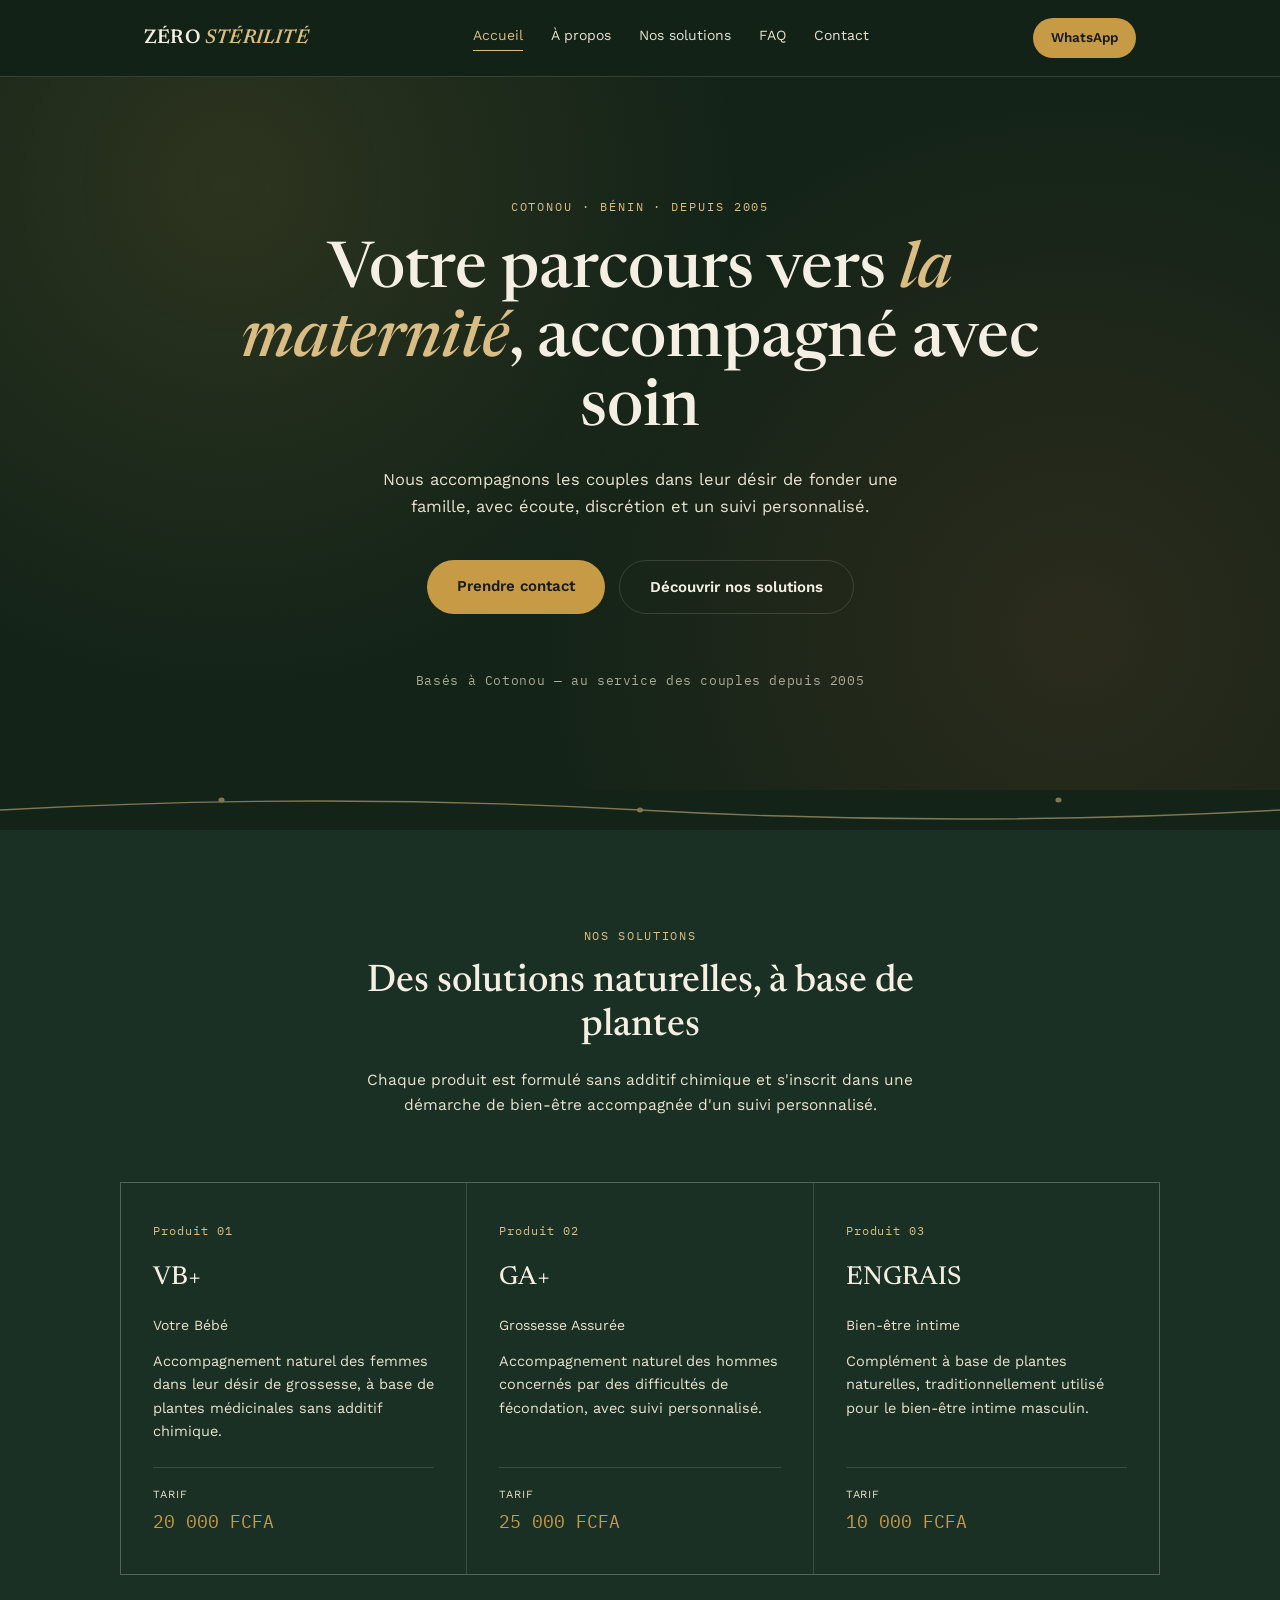
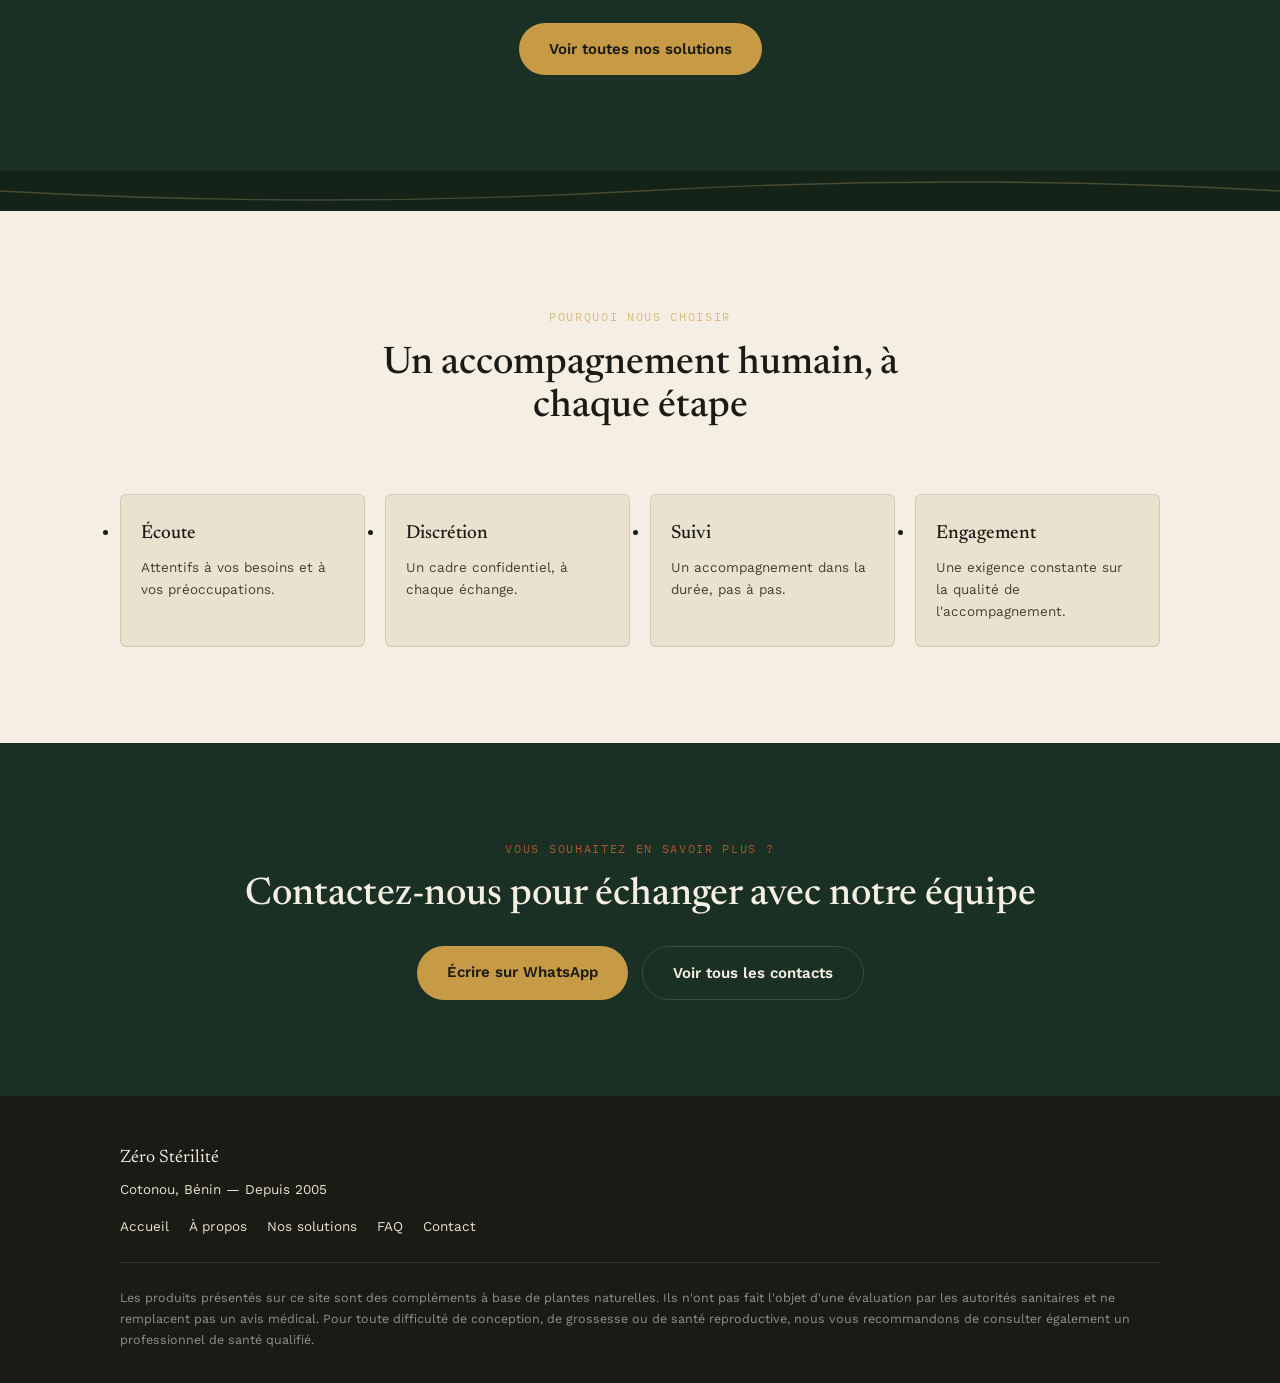
==== index.html @ 4caab921 "first commit" ====
<!DOCTYPE html>
<html lang="fr">
<head>
<meta charset="UTF-8">
<meta name="viewport" content="width=device-width, initial-scale=1.0">
<title>Zéro Stérilité — Votre parcours vers la maternité</title>
<link rel="preconnect" href="https://fonts.googleapis.com">
<link href="https://fonts.googleapis.com/css2?family=Newsreader:ital,opsz,wght@0,6..72,400;0,6..72,500;0,6..72,600;1,6..72,500&family=Work+Sans:wght@400;500;600;700&family=IBM+Plex+Mono:wght@500&display=swap" rel="stylesheet">
<link rel="stylesheet" href="styles.css">
</head>
<body>

<header>
  <div class="nav">
    <a class="brand" href="index.html">ZÉRO <em>STÉRILITÉ</em></a>
    <button class="menu-toggle" aria-label="Menu">☰</button>
    <nav class="navlinks">
      <a href="index.html" class="active">Accueil</a>
      <a href="a-propos.html">À propos</a>
      <a href="solutions.html">Nos solutions</a>
      <a href="faq.html">FAQ</a>
      <a href="contact.html">Contact</a>
    </nav>
    <a class="nav-cta" href="https://wa.me/2290195673480" target="_blank" rel="noopener">WhatsApp</a>
  </div>
</header>

<section class="hero">
  <div class="hero-content">
    <div class="eyebrow">Cotonou · Bénin · Depuis 2005</div>
    <h1>Votre parcours vers <em>la maternité</em>, accompagné avec soin</h1>
    <p class="lead">Nous accompagnons les couples dans leur désir de fonder une famille, avec écoute, discrétion et un suivi personnalisé.</p>
    <div class="hero-actions">
      <a class="btn-primary" href="contact.html">Prendre contact</a>
      <a class="btn-ghost" href="solutions.html">Découvrir nos solutions</a>
    </div>
    <div class="founded">Basés à Cotonou — au service des couples depuis 2005</div>
  </div>
</section>

<svg class="vine" viewBox="0 0 1040 40" preserveAspectRatio="none">
  <path d="M0 20 Q 260 2, 520 20 T 1040 20"/>
  <circle cx="180" cy="10" r="2.5"/>
  <circle cx="520" cy="20" r="2.5"/>
  <circle cx="860" cy="10" r="2.5"/>
</svg>

<section class="bg-alt">
  <div class="inner">
    <div class="section-head">
      <span class="kicker">Nos solutions</span>
      <h2 style="text-align:center;">Des solutions naturelles, à base de plantes</h2>
      <p>Chaque produit est formulé sans additif chimique et s'inscrit dans une démarche de bien-être accompagnée d'un suivi personnalisé.</p>
    </div>
    <div class="products">
      <div class="product">
        <div class="num">Produit 01</div>
        <h3>VB+</h3>
        <span class="subtitle">Votre Bébé</span>
        <p class="desc">Accompagnement naturel des femmes dans leur désir de grossesse, à base de plantes médicinales sans additif chimique.</p>
        <div class="price"><span>Tarif</span>20 000 FCFA</div>
      </div>
      <div class="product">
        <div class="num">Produit 02</div>
        <h3>GA+</h3>
        <span class="subtitle">Grossesse Assurée</span>
        <p class="desc">Accompagnement naturel des hommes concernés par des difficultés de fécondation, avec suivi personnalisé.</p>
        <div class="price"><span>Tarif</span>25 000 FCFA</div>
      </div>
      <div class="product">
        <div class="num">Produit 03</div>
        <h3>ENGRAIS</h3>
        <span class="subtitle">Bien-être intime</span>
        <p class="desc">Complément à base de plantes naturelles, traditionnellement utilisé pour le bien-être intime masculin.</p>
        <div class="price"><span>Tarif</span>10 000 FCFA</div>
      </div>
    </div>
    <div style="text-align:center;margin-top:48px;">
      <a class="btn-primary" href="solutions.html">Voir toutes nos solutions</a>
    </div>
  </div>
</section>

<svg class="vine dim" viewBox="0 0 1040 40" preserveAspectRatio="none">
  <path d="M0 20 Q 260 38, 520 20 T 1040 20"/>
</svg>

<section class="paper-section">
  <div class="inner">
    <div class="section-head">
      <span class="kicker">Pourquoi nous choisir</span>
      <h2 style="text-align:center;">Un accompagnement humain, à chaque étape</h2>
    </div>
    <ul class="value-cards">
      <li class="value-card"><h4>Écoute</h4><p>Attentifs à vos besoins et à vos préoccupations.</p></li>
      <li class="value-card"><h4>Discrétion</h4><p>Un cadre confidentiel, à chaque échange.</p></li>
      <li class="value-card"><h4>Suivi</h4><p>Un accompagnement dans la durée, pas à pas.</p></li>
      <li class="value-card"><h4>Engagement</h4><p>Une exigence constante sur la qualité de l'accompagnement.</p></li>
    </ul>
  </div>
</section>

<section class="bg-alt">
  <div class="inner" style="text-align:center;">
    <span class="kicker" style="text-align:center;">Vous souhaitez en savoir plus ?</span>
    <h2>Contactez-nous pour échanger avec notre équipe</h2>
    <div class="hero-actions" style="margin-top:28px;">
      <a class="btn-primary" href="https://wa.me/2290195673480" target="_blank" rel="noopener">Écrire sur WhatsApp</a>
      <a class="btn-ghost" href="contact.html">Voir tous les contacts</a>
    </div>
  </div>
</section>

<footer>
  <div class="footer-inner">
    <div class="footer-brand">Zéro Stérilité</div>
    <div style="font-size:13.5px;">Cotonou, Bénin — Depuis 2005</div>
    <div class="footer-links">
      <a href="index.html">Accueil</a>
      <a href="a-propos.html">À propos</a>
      <a href="solutions.html">Nos solutions</a>
      <a href="faq.html">FAQ</a>
      <a href="contact.html">Contact</a>
    </div>
    <p class="disclaimer">Les produits présentés sur ce site sont des compléments à base de plantes naturelles. Ils n'ont pas fait l'objet d'une évaluation par les autorités sanitaires et ne remplacent pas un avis médical. Pour toute difficulté de conception, de grossesse ou de santé reproductive, nous vous recommandons de consulter également un professionnel de santé qualifié.</p>
  </div>
</footer>

<script src="script.js"></script>
</body>
</html>
---- styles.css ----
:root{
  --bg:#132318;
  --bg-alt:#1B3024;
  --paper:#F4EFE2;
  --paper-dim:#EAE2CE;
  --gold:#C79A46;
  --gold-soft:#D9BD84;
  --clay:#A6552E;
  --ink:#1B1B16;
  --cream:#F4EFE2;
  --line:rgba(244,239,226,0.14);
  --line-dark:rgba(27,27,22,0.12);
  --display:'Newsreader', serif;
  --body:'Work Sans', sans-serif;
  --mono:'IBM Plex Mono', monospace;
}
*{box-sizing:border-box; margin:0; padding:0;}
html{scroll-behavior:smooth;}
body{
  font-family:var(--body);
  background:var(--bg);
  color:var(--cream);
  line-height:1.6;
  -webkit-font-smoothing:antialiased;
}
img,svg{display:block;max-width:100%;}
a{color:inherit;}
section{padding:96px 24px;}
.inner{max-width:1040px;margin:0 auto;}
.inner-narrow{max-width:720px;margin:0 auto;}

/* ---- vine divider signature element ---- */
.vine{width:100%;height:40px;margin:0 auto;opacity:.55;}
.vine path{stroke:var(--gold-soft); stroke-width:1.4; fill:none;}
.vine circle{fill:var(--gold-soft);}
.vine.dim{opacity:.25;}

/* ---- header ---- */
header{
  position:sticky; top:0; z-index:50;
  background:rgba(19,35,24,0.92);
  backdrop-filter:blur(8px);
  border-bottom:1px solid var(--line);
}
.nav{
  max-width:1040px;margin:0 auto;
  display:flex;align-items:center;justify-content:space-between;
  padding:18px 24px;
}
.brand{font-family:var(--display);font-size:20px;font-weight:600;letter-spacing:.01em;text-decoration:none;}
.brand em{font-style:italic;color:var(--gold-soft);}
.navlinks{display:flex;gap:28px;font-size:14px;}
.navlinks a{text-decoration:none;color:var(--paper-dim);transition:color .15s;padding-bottom:4px;border-bottom:1px solid transparent;}
.navlinks a:hover{color:var(--gold-soft);}
.navlinks a.active{color:var(--gold-soft);border-bottom-color:var(--gold-soft);}
.nav-cta{
  display:inline-flex;align-items:center;gap:8px;
  background:var(--gold);color:var(--ink);
  padding:9px 18px;border-radius:100px;
  font-size:13.5px;font-weight:600;text-decoration:none;white-space:nowrap;
}
.menu-toggle{display:none;background:none;border:none;color:var(--cream);font-size:22px;cursor:pointer;}
@media (max-width:760px){
  .navlinks{
    display:none;
    position:absolute; top:100%; left:0; right:0;
    background:var(--bg); flex-direction:column; gap:0;
    border-bottom:1px solid var(--line);
  }
  .navlinks.open{display:flex;}
  .navlinks a{padding:14px 24px;border-bottom:1px solid var(--line);}
  .menu-toggle{display:block;}
}

/* ---- page hero (non-home) ---- */
.page-hero{
  padding:80px 24px 56px;
  text-align:center;
  position:relative;
  overflow:hidden;
}
.page-hero::before{
  content:'';
  position:absolute; inset:0;
  background:radial-gradient(circle at 20% 20%, rgba(199,154,70,0.12), transparent 45%);
  pointer-events:none;
}
.page-hero .eyebrow{
  font-family:var(--mono);font-size:12px;letter-spacing:.16em;
  text-transform:uppercase;color:var(--gold-soft);margin-bottom:18px;position:relative;
}
.page-hero h1{
  font-family:var(--display);font-weight:500;
  font-size:clamp(32px,5.2vw,50px);line-height:1.12;
  max-width:720px;margin:0 auto 18px;position:relative;
}
.page-hero h1 em{font-style:italic;color:var(--gold-soft);font-weight:500;}
.page-hero p.lead{max-width:520px;margin:0 auto;color:var(--paper-dim);font-size:16px;position:relative;}

/* ---- hero (home) ---- */
.hero{padding:120px 24px 100px;text-align:center;position:relative;overflow:hidden;}
.hero::before{
  content:'';position:absolute; inset:0;
  background:
    radial-gradient(circle at 18% 15%, rgba(199,154,70,0.14), transparent 42%),
    radial-gradient(circle at 84% 78%, rgba(166,85,46,0.16), transparent 46%);
  pointer-events:none;
}
.hero-content{position:relative;}
.eyebrow{font-family:var(--mono);font-size:12px;letter-spacing:.16em;text-transform:uppercase;color:var(--gold-soft);margin-bottom:22px;}
.hero h1{font-family:var(--display);font-weight:500;font-size:clamp(38px,6.4vw,64px);line-height:1.08;max-width:800px;margin:0 auto 22px;}
.hero h1 em{font-style:italic;color:var(--gold-soft);font-weight:500;}
.hero p.lead{max-width:520px;margin:0 auto 40px;color:var(--paper-dim);font-size:16.5px;}
.hero-actions{display:flex;justify-content:center;gap:14px;flex-wrap:wrap;}
.btn-primary{background:var(--gold);color:var(--ink);padding:14px 30px;border-radius:100px;font-weight:600;font-size:15px;text-decoration:none;display:inline-block;border:none;cursor:pointer;font-family:var(--body);}
.btn-ghost{border:1px solid var(--line);color:var(--cream);padding:14px 30px;border-radius:100px;font-weight:600;font-size:15px;text-decoration:none;display:inline-block;}
.founded{margin-top:56px;font-family:var(--mono);font-size:12.5px;color:var(--paper-dim);opacity:.7;letter-spacing:.05em;}

/* ---- about / paper sections ---- */
.paper-section{background:var(--paper);color:var(--ink);}
.grid-2{display:grid;grid-template-columns:1fr 1fr;gap:60px;align-items:start;}
@media (max-width:760px){ .grid-2{grid-template-columns:1fr;gap:36px;} }

.kicker{font-family:var(--mono);font-size:12px;letter-spacing:.14em;text-transform:uppercase;color:var(--clay);margin-bottom:16px;display:block;}
.paper-section h2, .bg-alt h2{font-family:var(--display);font-weight:500;font-size:clamp(28px,4vw,38px);margin-bottom:20px;line-height:1.15;}
.paper-section p{color:#453F35;font-size:15.5px;margin-bottom:16px;}
.paper-section p:last-child{margin-bottom:0;}

.value-list{list-style:none;display:flex;flex-wrap:wrap;gap:10px;margin-top:8px;}
.value-list li{background:var(--paper-dim);border:1px solid var(--line-dark);padding:8px 16px;border-radius:100px;font-size:13.5px;font-weight:500;color:var(--ink);}

.value-cards{display:grid;grid-template-columns:repeat(4,1fr);gap:20px;margin-top:12px;}
@media (max-width:760px){ .value-cards{grid-template-columns:1fr 1fr;} }
.value-card{background:var(--paper-dim);border:1px solid var(--line-dark);border-radius:6px;padding:24px 20px;}
.value-card h4{font-family:var(--display);font-size:19px;font-weight:500;margin-bottom:8px;}
.value-card p{font-size:13.5px;color:#453F35;margin:0;}

.mission-card{background:var(--ink);color:var(--paper);padding:32px;border-radius:4px;margin-top:32px;}
.mission-card .kicker{color:var(--gold-soft);}
.mission-card p{color:var(--paper-dim);}

/* ---- products ---- */
.bg-alt{background:var(--bg-alt);}
.section-head{text-align:center;max-width:600px;margin:0 auto 64px;}
.section-head .kicker{color:var(--gold-soft);text-align:center;}
.section-head p{color:var(--paper-dim);font-size:15.5px;margin-top:14px;}

.products{display:grid;grid-template-columns:repeat(3,1fr);gap:1px;background:var(--line);border:1px solid var(--line);}
@media (max-width:840px){ .products{grid-template-columns:1fr;} }
.product{background:var(--bg-alt);padding:38px 32px;display:flex;flex-direction:column;}
.product .num{font-family:var(--mono);font-size:12px;color:var(--gold-soft);letter-spacing:.08em;margin-bottom:18px;}
.product h3{font-family:var(--display);font-size:26px;font-weight:500;margin-bottom:14px;}
.product .subtitle{font-size:14px;color:var(--paper-dim);font-family:var(--body);font-weight:400;}
.product p.desc{color:var(--paper-dim);font-size:14.5px;flex-grow:1;margin:14px 0 24px;}
.product .price{font-family:var(--mono);font-size:18px;color:var(--gold);border-top:1px solid var(--line);padding-top:18px;}
.product .price span{display:block;font-size:11px;color:var(--paper-dim);letter-spacing:.08em;text-transform:uppercase;margin-bottom:4px;font-family:var(--body);}
.product .for-who{font-size:13px;color:var(--gold-soft);margin-top:14px;font-family:var(--mono);}

/* ---- practical info ---- */
.practical-grid{display:grid;grid-template-columns:repeat(3,1fr);gap:32px;}
@media (max-width:760px){ .practical-grid{grid-template-columns:1fr;} }
.practical-item .kicker{color:var(--clay);}
.practical-item h4{font-family:var(--display);font-size:19px;font-weight:500;margin-bottom:10px;}
.practical-item p{font-size:14.5px;color:#453F35;}

/* ---- FAQ ---- */
.faq-list{max-width:760px;margin:0 auto;}
.faq-item{border-bottom:1px solid var(--line-dark);padding:24px 0;}
.faq-item summary{
  font-family:var(--display);font-size:18px;font-weight:500;
  cursor:pointer;list-style:none;display:flex;justify-content:space-between;align-items:center;color:var(--ink);
}
.faq-item summary::-webkit-details-marker{display:none;}
.faq-item summary::after{content:'+';font-family:var(--mono);font-size:20px;color:var(--clay);transition:transform .2s;}
.faq-item[open] summary::after{content:'–';}
.faq-item p{margin-top:12px;color:#453F35;font-size:14.5px;}

/* ---- contact ---- */
.contact-wrap{display:grid;grid-template-columns:1.1fr 0.9fr;gap:56px;}
@media (max-width:760px){ .contact-wrap{grid-template-columns:1fr;} }
.contact-list{list-style:none;margin-top:28px;}
.contact-list li{display:flex;gap:14px;padding:16px 0;border-bottom:1px solid var(--line);font-size:15px;}
.contact-list li:first-child{padding-top:0;}
.contact-list .label{font-family:var(--mono);font-size:11px;letter-spacing:.08em;text-transform:uppercase;color:var(--gold-soft);min-width:120px;}
.urgency-box{background:var(--clay);color:var(--paper);padding:26px 28px;border-radius:4px;}
.urgency-box .kicker{color:var(--paper);opacity:.75;}
.urgency-box a{font-family:var(--display);font-size:22px;text-decoration:none;display:block;margin-top:6px;}

.contact-form{background:var(--bg-alt);padding:32px;border-radius:4px;margin-top:20px;}
.form-row{margin-bottom:16px;}
.form-row label{display:block;font-size:13px;font-family:var(--mono);letter-spacing:.05em;color:var(--paper-dim);margin-bottom:6px;}
.form-row input, .form-row textarea{
  width:100%;padding:11px 13px;border-radius:4px;border:1px solid var(--line);
  background:rgba(244,239,226,0.05);color:var(--cream);font-family:var(--body);font-size:14.5px;
}
.form-row textarea{min-height:100px;resize:vertical;}
.form-note{font-size:12.5px;color:var(--paper-dim);opacity:.7;margin-top:10px;}

/* ---- footer ---- */
footer{background:var(--ink);padding:48px 24px 32px;color:var(--paper-dim);}
.footer-inner{max-width:1040px;margin:0 auto;}
.disclaimer{font-size:12.5px;line-height:1.7;color:rgba(244,239,226,0.55);border-top:1px solid rgba(244,239,226,0.12);padding-top:24px;margin-top:24px;}
.footer-brand{font-family:var(--display);font-size:18px;color:var(--cream);margin-bottom:6px;}
.footer-links{display:flex;gap:20px;margin-top:16px;font-size:13.5px;flex-wrap:wrap;}
.footer-links a{text-decoration:none;color:var(--paper-dim);}
.footer-links a:hover{color:var(--gold-soft);}
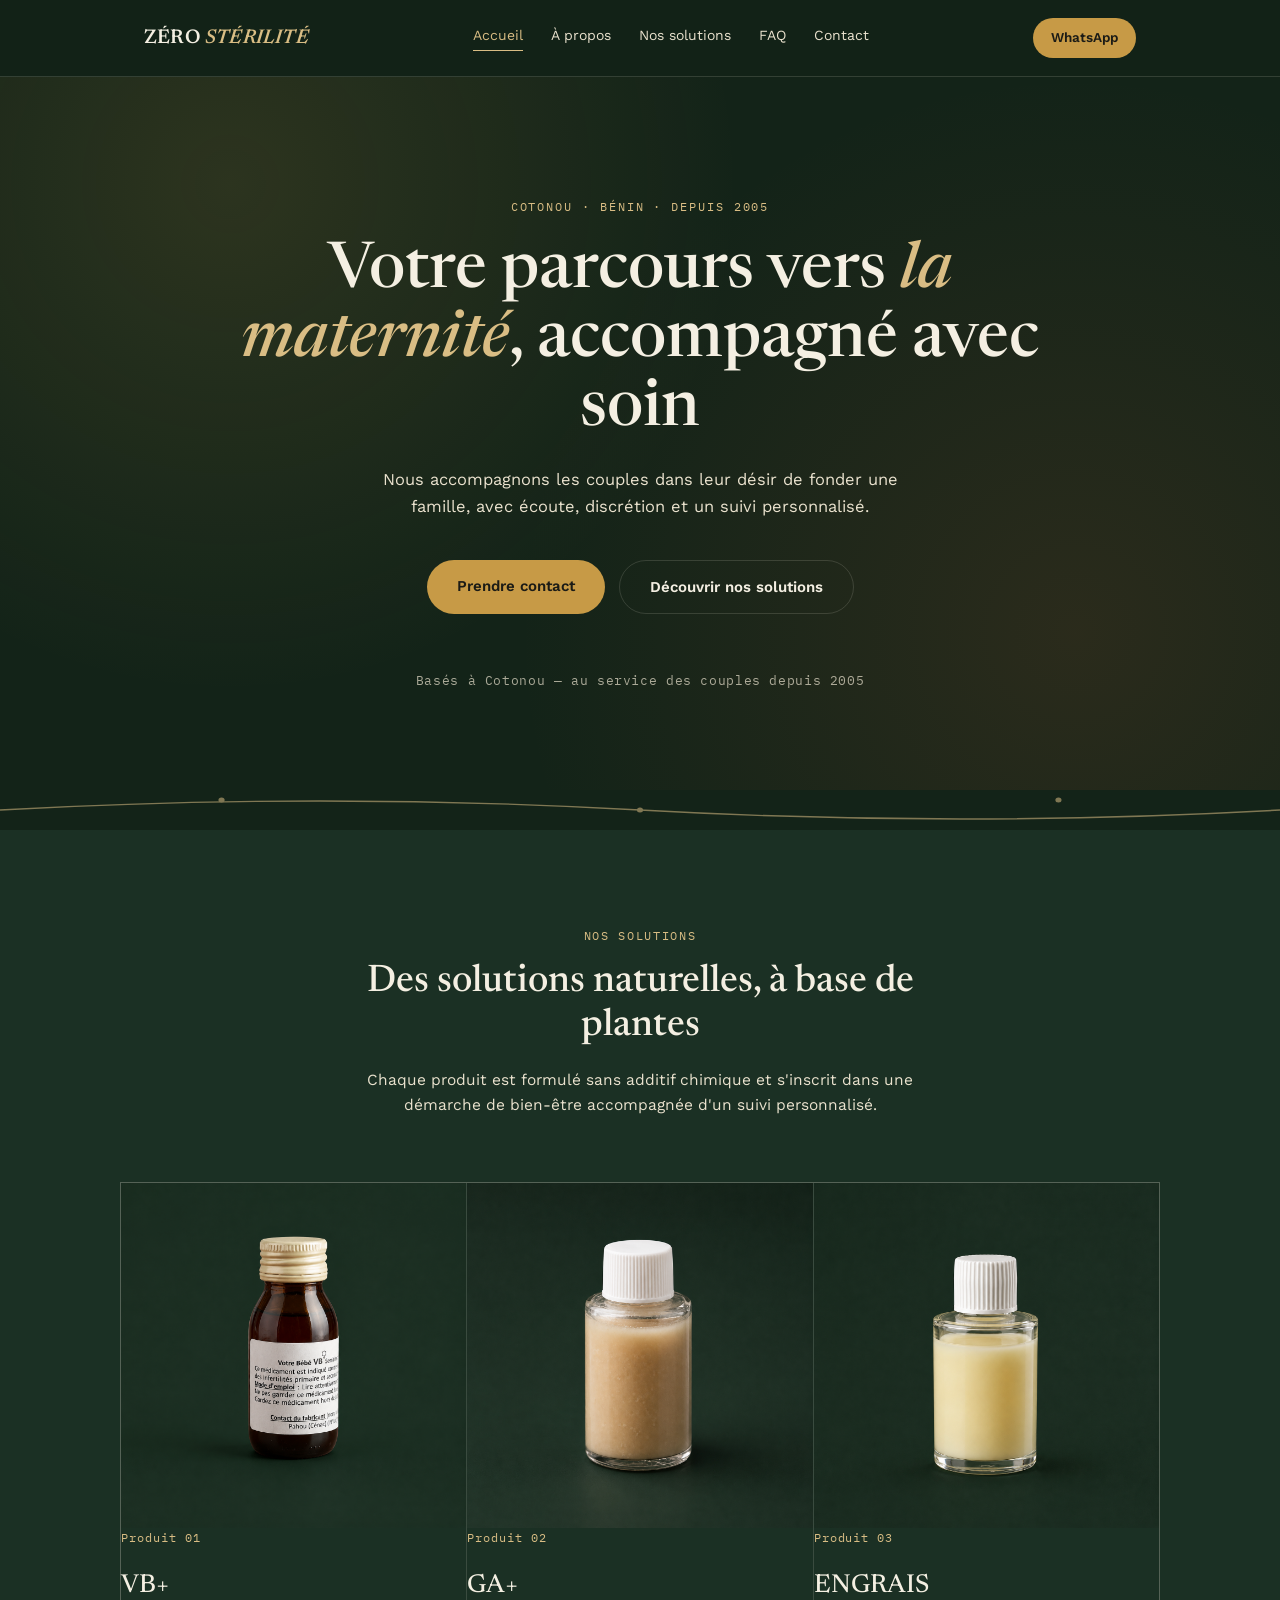
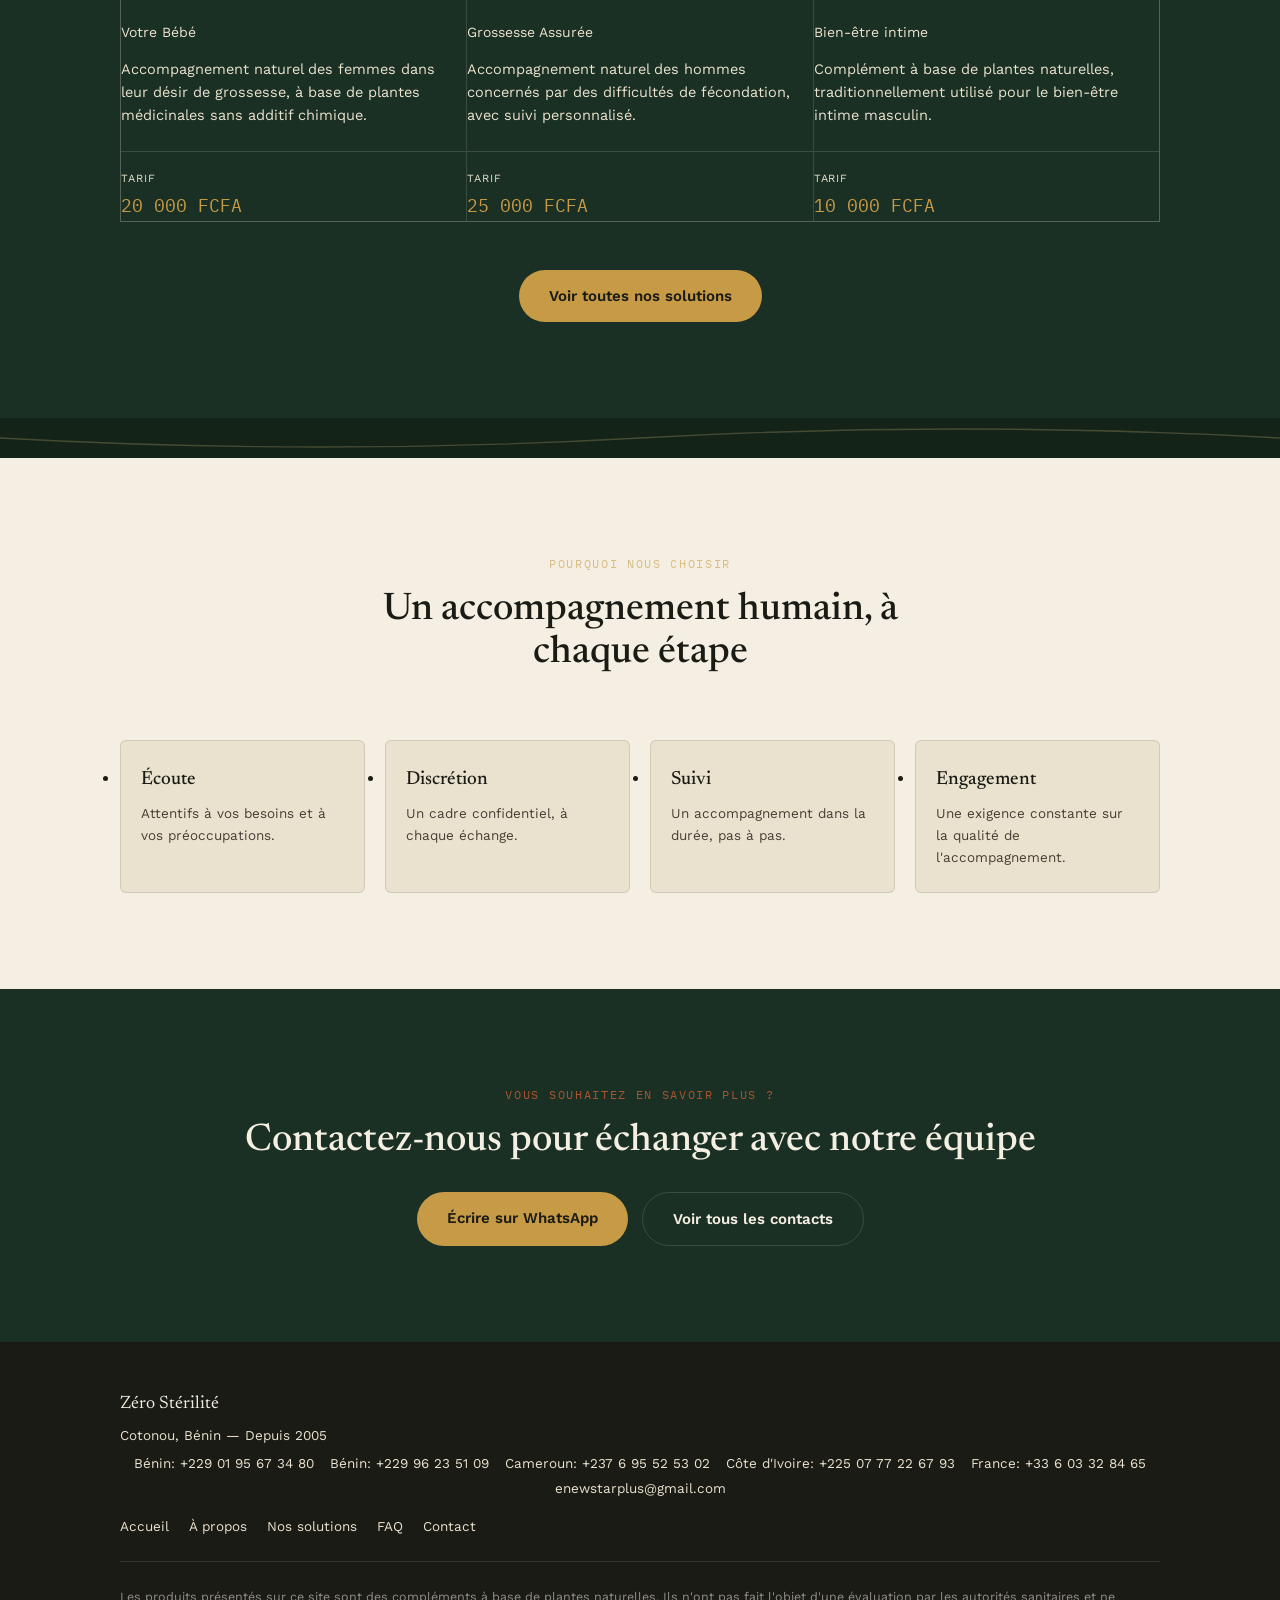
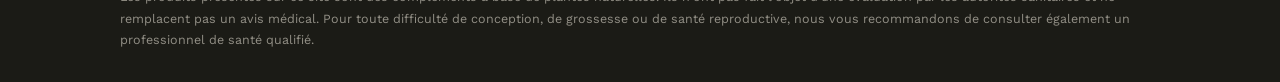
==== commit 5f8cbfbe: "footer updated" ====
--- a/index.html
+++ b/index.html
@@ -20,6 +20,7 @@
       <a href="solutions.html">Nos solutions</a>
       <a href="faq.html">FAQ</a>
       <a href="contact.html">Contact</a>
+      <a href="https://wa.me/2290195673480" target="_blank" rel="noopener" class="navlink-whatsapp">WhatsApp</a>
     </nav>
     <a class="nav-cta" href="https://wa.me/2290195673480" target="_blank" rel="noopener">WhatsApp</a>
   </div>
@@ -54,6 +55,7 @@
     </div>
     <div class="products">
       <div class="product">
+        <div class="photo"><img src="img/vb-product.jpg" alt="Flacon VB+ — Votre Bébé" loading="lazy"></div>
         <div class="num">Produit 01</div>
         <h3>VB+</h3>
         <span class="subtitle">Votre Bébé</span>
@@ -61,6 +63,7 @@
         <div class="price"><span>Tarif</span>20 000 FCFA</div>
       </div>
       <div class="product">
+        <div class="photo"><img src="img/ga-product.jpg" alt="Flacon GA+ — Grossesse Assurée" loading="lazy"></div>
         <div class="num">Produit 02</div>
         <h3>GA+</h3>
         <span class="subtitle">Grossesse Assurée</span>
@@ -68,6 +71,7 @@
         <div class="price"><span>Tarif</span>25 000 FCFA</div>
       </div>
       <div class="product">
+        <div class="photo"><img src="img/engrais-product.jpg" alt="Flacon Engrais — Bien-être intime" loading="lazy"></div>
         <div class="num">Produit 03</div>
         <h3>ENGRAIS</h3>
         <span class="subtitle">Bien-être intime</span>
@@ -115,6 +119,14 @@
   <div class="footer-inner">
     <div class="footer-brand">Zéro Stérilité</div>
     <div style="font-size:13.5px;">Cotonou, Bénin — Depuis 2005</div>
+    <div class="footer-contacts" style="font-size:13.5px;display:flex;flex-wrap:wrap;gap:4px 16px;justify-content:center;margin-top:6px;">
+      <a href="tel:+2290195673480">Bénin: +229 01 95 67 34 80</a>
+      <a href="tel:+22996235109">Bénin: +229 96 23 51 09</a>
+      <a href="tel:+237695525302">Cameroun: +237 6 95 52 53 02</a>
+      <a href="tel:+2250777226793">Côte d'Ivoire: +225 07 77 22 67 93</a>
+      <a href="tel:+33603328465">France: +33 6 03 32 84 65</a>
+      <a href="mailto:enewstarplus@gmail.com">enewstarplus@gmail.com</a>
+    </div>
     <div class="footer-links">
       <a href="index.html">Accueil</a>
       <a href="a-propos.html">À propos</a>
--- a/styles.css
+++ b/styles.css
@@ -16,6 +16,7 @@
 }
 *{box-sizing:border-box; margin:0; padding:0;}
 html{scroll-behavior:smooth;}
+html,body{max-width:100%;overflow-x:hidden;}
 body{
   font-family:var(--body);
   background:var(--bg);
@@ -59,16 +60,25 @@
   padding:9px 18px;border-radius:100px;
   font-size:13.5px;font-weight:600;text-decoration:none;white-space:nowrap;
 }
-.menu-toggle{display:none;background:none;border:none;color:var(--cream);font-size:22px;cursor:pointer;}
+.menu-toggle{
+  display:none;background:none;border:none;color:var(--cream);font-size:22px;cursor:pointer;
+  min-width:44px;min-height:44px;line-height:1;
+}
+.navlink-whatsapp{display:none;}
 @media (max-width:760px){
+  .nav{padding:14px 20px;}
+  .nav-cta{display:none;}
   .navlinks{
     display:none;
     position:absolute; top:100%; left:0; right:0;
     background:var(--bg); flex-direction:column; gap:0;
     border-bottom:1px solid var(--line);
+    max-height:calc(100vh - 60px);
+    overflow-y:auto;
   }
   .navlinks.open{display:flex;}
   .navlinks a{padding:14px 24px;border-bottom:1px solid var(--line);}
+  .navlink-whatsapp{display:block;color:var(--gold-soft) !important;font-weight:600;}
   .menu-toggle{display:block;}
 }
 
@@ -147,7 +157,10 @@
 
 .products{display:grid;grid-template-columns:repeat(3,1fr);gap:1px;background:var(--line);border:1px solid var(--line);}
 @media (max-width:840px){ .products{grid-template-columns:1fr;} }
-.product{background:var(--bg-alt);padding:38px 32px;display:flex;flex-direction:column;}
+.product{background:var(--bg-alt);display:flex;flex-direction:column;}
+.product .photo{width:100%;aspect-ratio:1/1;overflow:hidden;background:var(--bg-alt);}
+.product .photo img{width:100%;height:100%;object-fit:cover;display:block;}
+.product .body{padding:38px 32px;display:flex;flex-direction:column;flex-grow:1;}
 .product .num{font-family:var(--mono);font-size:12px;color:var(--gold-soft);letter-spacing:.08em;margin-bottom:18px;}
 .product h3{font-family:var(--display);font-size:26px;font-weight:500;margin-bottom:14px;}
 .product .subtitle{font-size:14px;color:var(--paper-dim);font-family:var(--body);font-weight:400;}
@@ -197,6 +210,19 @@
 .form-note{font-size:12.5px;color:var(--paper-dim);opacity:.7;margin-top:10px;}
 
 /* ---- footer ---- */
+@media (max-width:480px){
+  section{padding:64px 20px;}
+  .hero{padding:88px 20px 64px;}
+  .page-hero{padding:64px 20px 40px;}
+  .hero-actions{gap:12px;}
+  .hero-actions .btn-primary, .hero-actions .btn-ghost{width:100%;text-align:center;}
+  .contact-list li{flex-direction:column;gap:4px;}
+  .contact-list .label{min-width:auto;}
+  .value-cards{grid-template-columns:1fr;}
+  .contact-form{padding:24px 20px;}
+  .mission-card{padding:24px 20px;}
+}
+
 footer{background:var(--ink);padding:48px 24px 32px;color:var(--paper-dim);}
 .footer-inner{max-width:1040px;margin:0 auto;}
 .disclaimer{font-size:12.5px;line-height:1.7;color:rgba(244,239,226,0.55);border-top:1px solid rgba(244,239,226,0.12);padding-top:24px;margin-top:24px;}
@@ -204,3 +230,5 @@
 .footer-links{display:flex;gap:20px;margin-top:16px;font-size:13.5px;flex-wrap:wrap;}
 .footer-links a{text-decoration:none;color:var(--paper-dim);}
 .footer-links a:hover{color:var(--gold-soft);}
+.footer-contacts a{text-decoration:none;color:var(--paper-dim);}
+.footer-contacts a:hover{color:var(--gold-soft);}
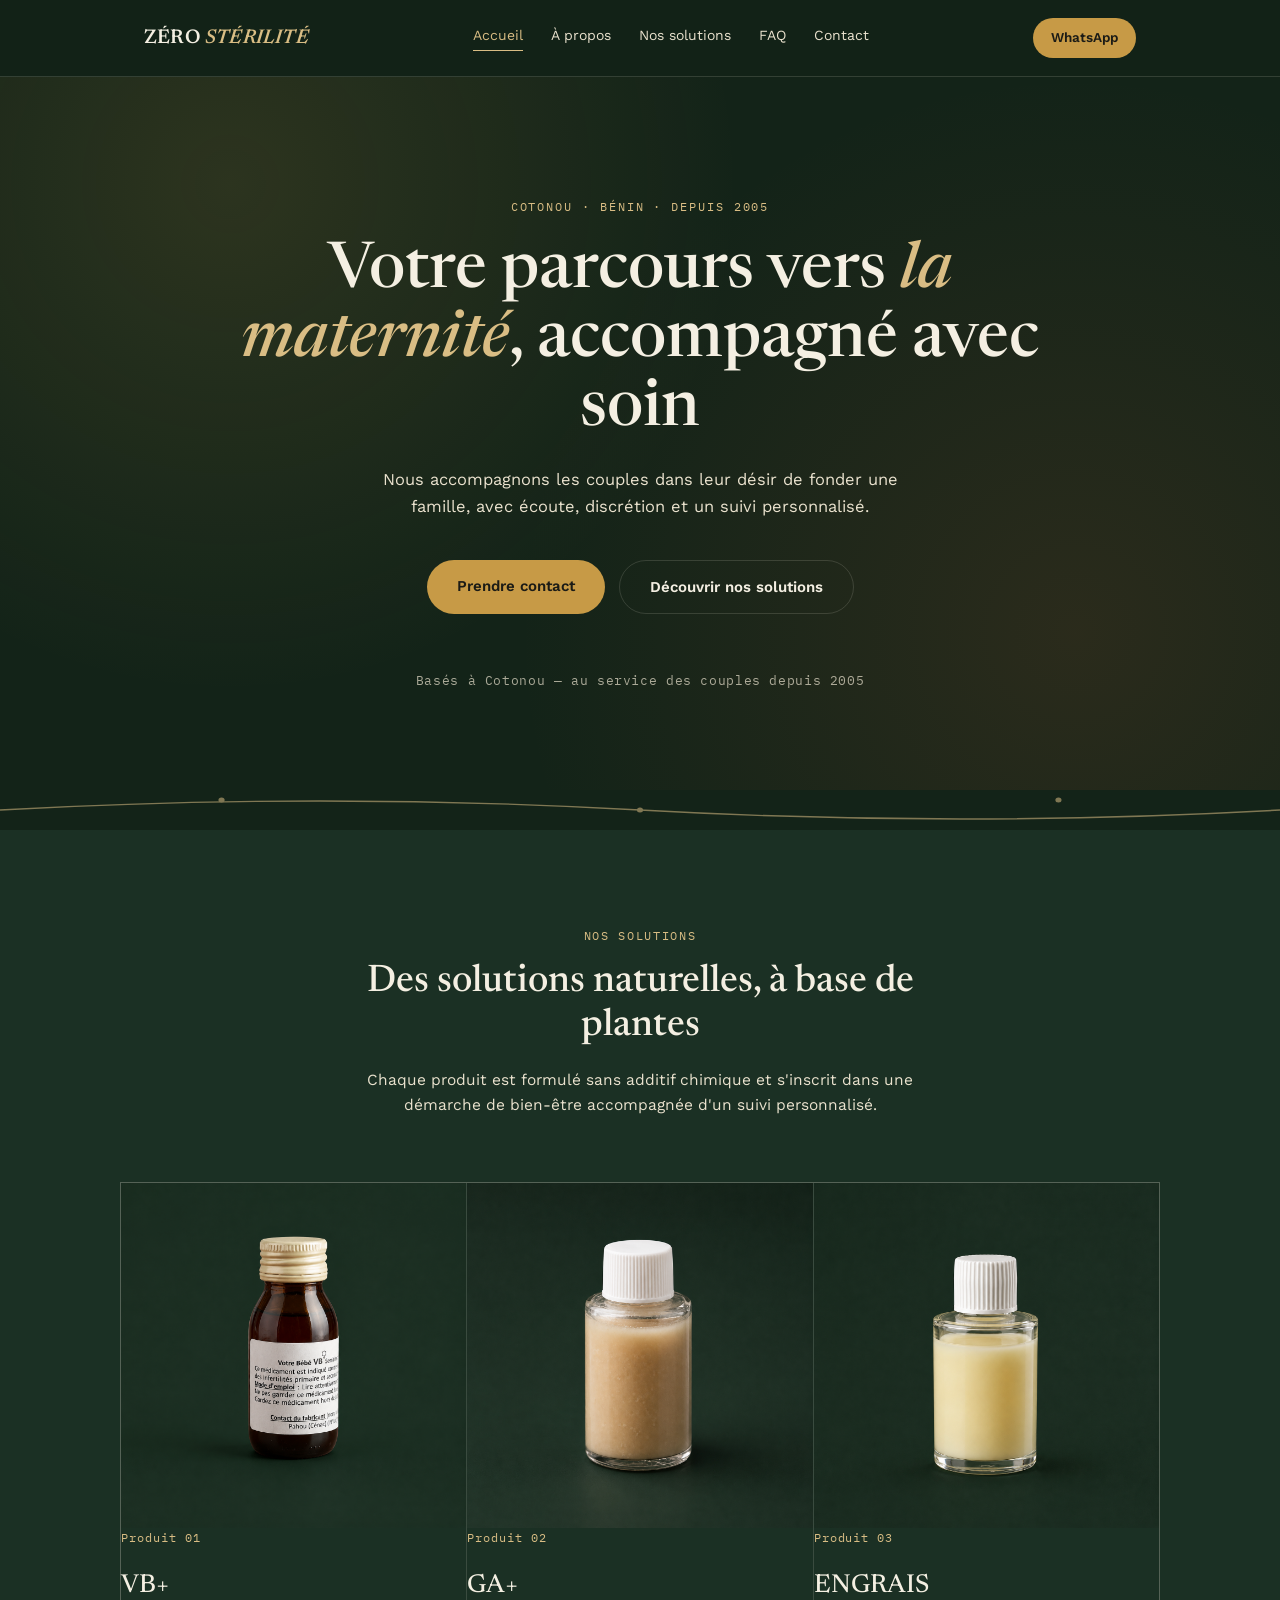
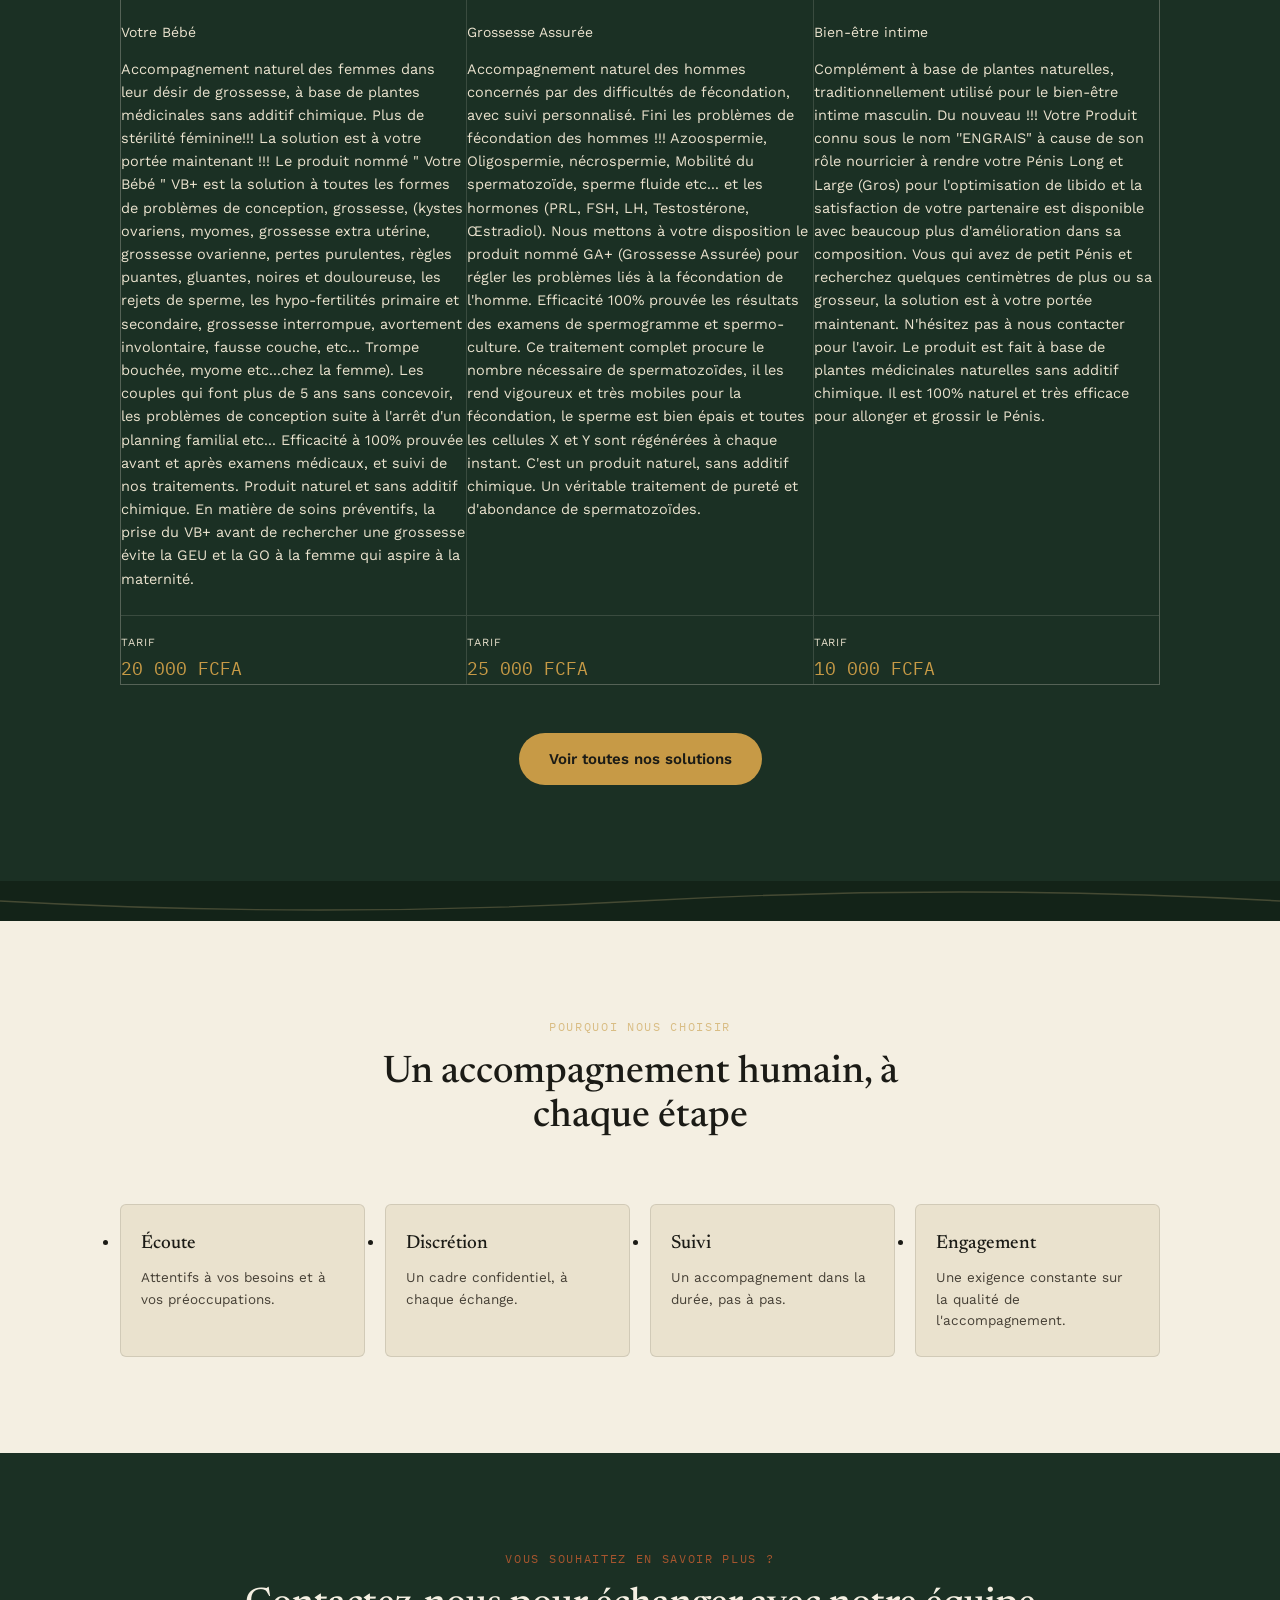
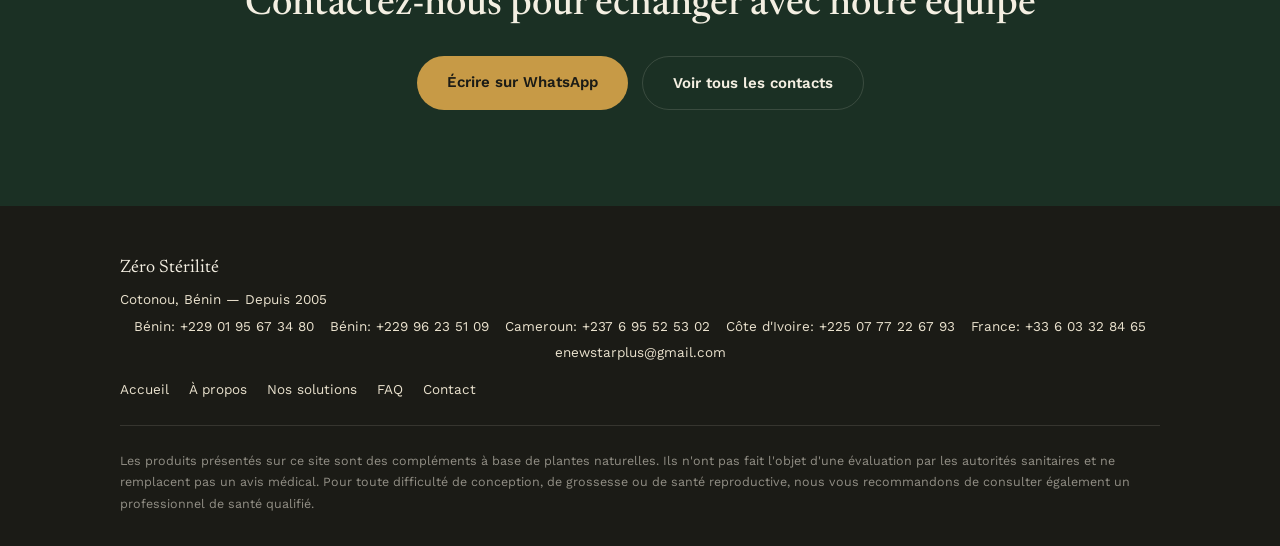
==== commit 8b560a33: "Update index.html" ====
--- a/index.html
+++ b/index.html
@@ -59,7 +59,17 @@
         <div class="num">Produit 01</div>
         <h3>VB+</h3>
         <span class="subtitle">Votre Bébé</span>
-        <p class="desc">Accompagnement naturel des femmes dans leur désir de grossesse, à base de plantes médicinales sans additif chimique.</p>
+        <p class="desc">Accompagnement naturel des femmes dans leur désir de grossesse, à base de plantes médicinales sans additif chimique. Plus de stérilité féminine!!! La solution est à votre portée maintenant !!! Le produit nommé " Votre
+Bébé " VB+ est la solution à toutes les formes de problèmes de conception, grossesse, (kystes
+ovariens, myomes, grossesse extra utérine, grossesse ovarienne, pertes purulentes, règles
+puantes, gluantes, noires et douloureuse, les rejets de sperme, les hypo-fertilités primaire et
+secondaire, grossesse interrompue, avortement involontaire, fausse couche, etc... Trompe
+bouchée, myome etc...chez la femme). Les couples qui font plus de 5 ans sans concevoir, les
+problèmes de conception suite à l'arrêt d'un planning familial etc... Efficacité à 100% prouvée avant
+et après examens médicaux, et suivi de nos traitements. Produit naturel et sans additif chimique. En
+matière de soins préventifs, la prise du VB+ avant de rechercher une grossesse évite la GEU et la
+GO à la femme qui aspire à la maternité.
+</p>
         <div class="price"><span>Tarif</span>20 000 FCFA</div>
       </div>
       <div class="product">
@@ -67,7 +77,16 @@
         <div class="num">Produit 02</div>
         <h3>GA+</h3>
         <span class="subtitle">Grossesse Assurée</span>
-        <p class="desc">Accompagnement naturel des hommes concernés par des difficultés de fécondation, avec suivi personnalisé.</p>
+        <p class="desc">Accompagnement naturel des hommes concernés par des difficultés de fécondation, avec suivi personnalisé. Fini les problèmes de fécondation des hommes !!! Azoospermie, Oligospermie, nécrospermie,
+Mobilité du spermatozoïde, sperme fluide etc... et les hormones (PRL, FSH, LH, Testostérone,
+Œstradiol).
+Nous mettons à votre disposition le produit nommé GA+ (Grossesse Assurée) pour régler les
+problèmes liés à la fécondation de l'homme. Efficacité 100% prouvée les résultats des examens de
+spermogramme et spermo-culture. Ce traitement complet procure le nombre nécessaire de
+spermatozoïdes, il les rend vigoureux et très mobiles pour la fécondation, le sperme est bien épais
+et toutes les cellules X et Y sont régénérées à chaque instant.
+C'est un produit naturel, sans additif chimique. Un véritable traitement de pureté et d'abondance de
+spermatozoïdes. </p>
         <div class="price"><span>Tarif</span>25 000 FCFA</div>
       </div>
       <div class="product">
@@ -75,7 +94,13 @@
         <div class="num">Produit 03</div>
         <h3>ENGRAIS</h3>
         <span class="subtitle">Bien-être intime</span>
-        <p class="desc">Complément à base de plantes naturelles, traditionnellement utilisé pour le bien-être intime masculin.</p>
+        <p class="desc">Complément à base de plantes naturelles, traditionnellement utilisé pour le bien-être intime masculin. Du nouveau !!! Votre Produit connu sous le nom ''ENGRAIS" à cause de son rôle nourricier à rendre
+votre Pénis Long et Large (Gros) pour l'optimisation de libido et la satisfaction de votre partenaire
+est disponible avec beaucoup plus d'amélioration dans sa composition.
+Vous qui avez de petit Pénis et recherchez quelques centimètres de plus ou sa grosseur, la solution
+est à votre portée maintenant. N'hésitez pas à nous contacter pour l'avoir.
+Le produit est fait à base de plantes médicinales naturelles sans additif chimique. Il est 100% naturel
+et très efficace pour allonger et grossir le Pénis.</p>
         <div class="price"><span>Tarif</span>10 000 FCFA</div>
       </div>
     </div>
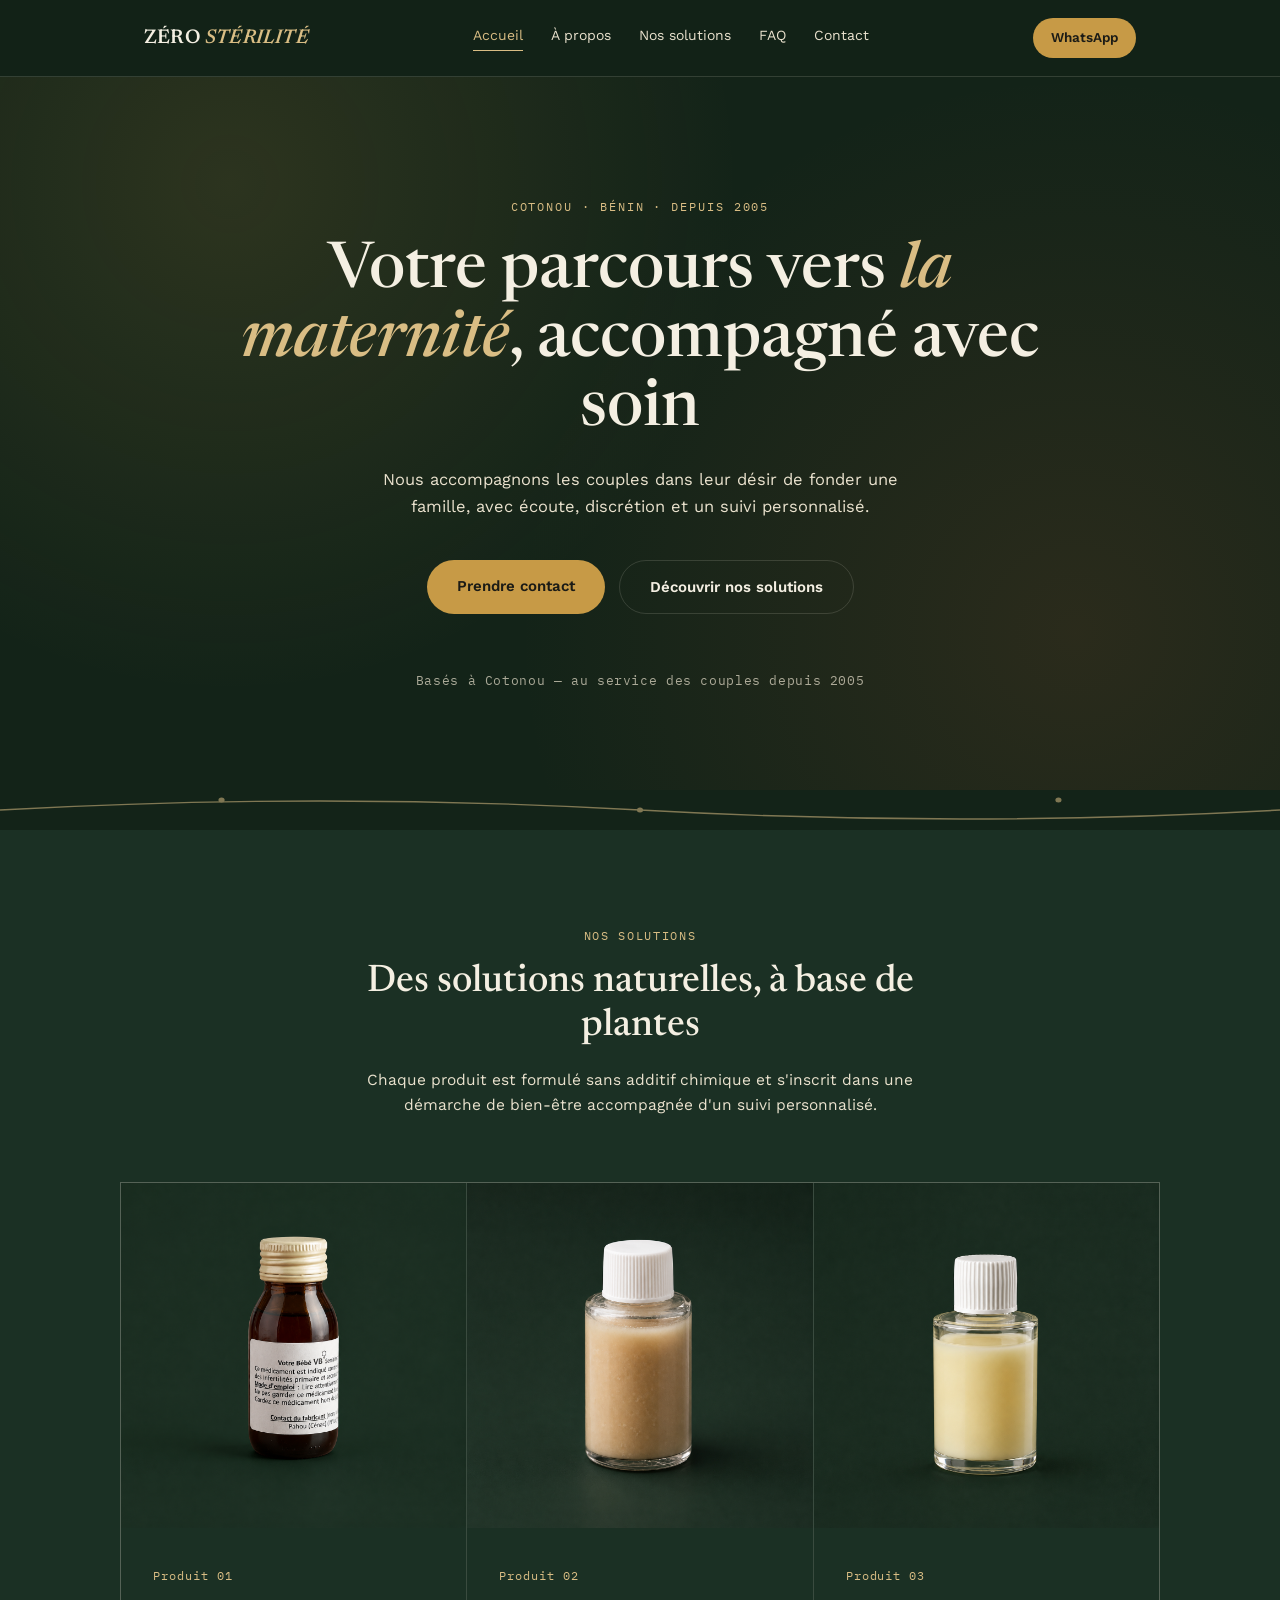
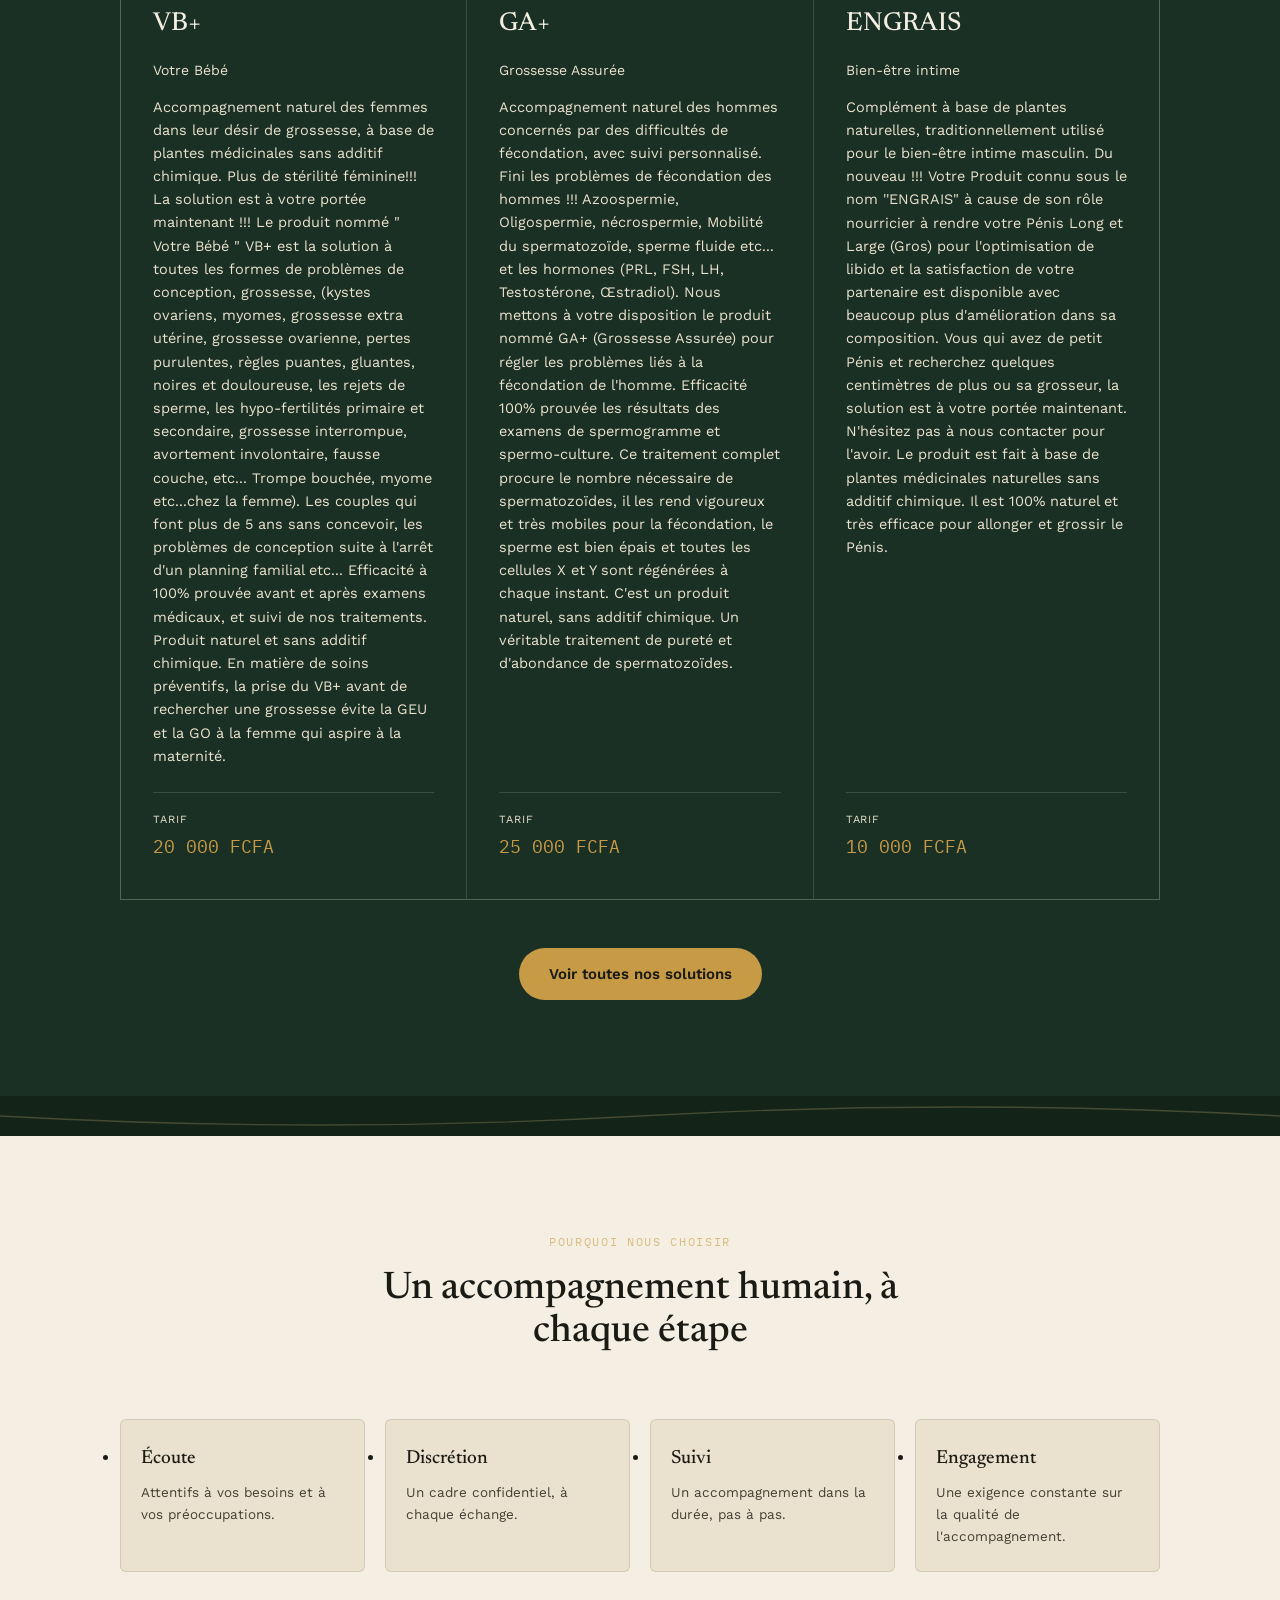
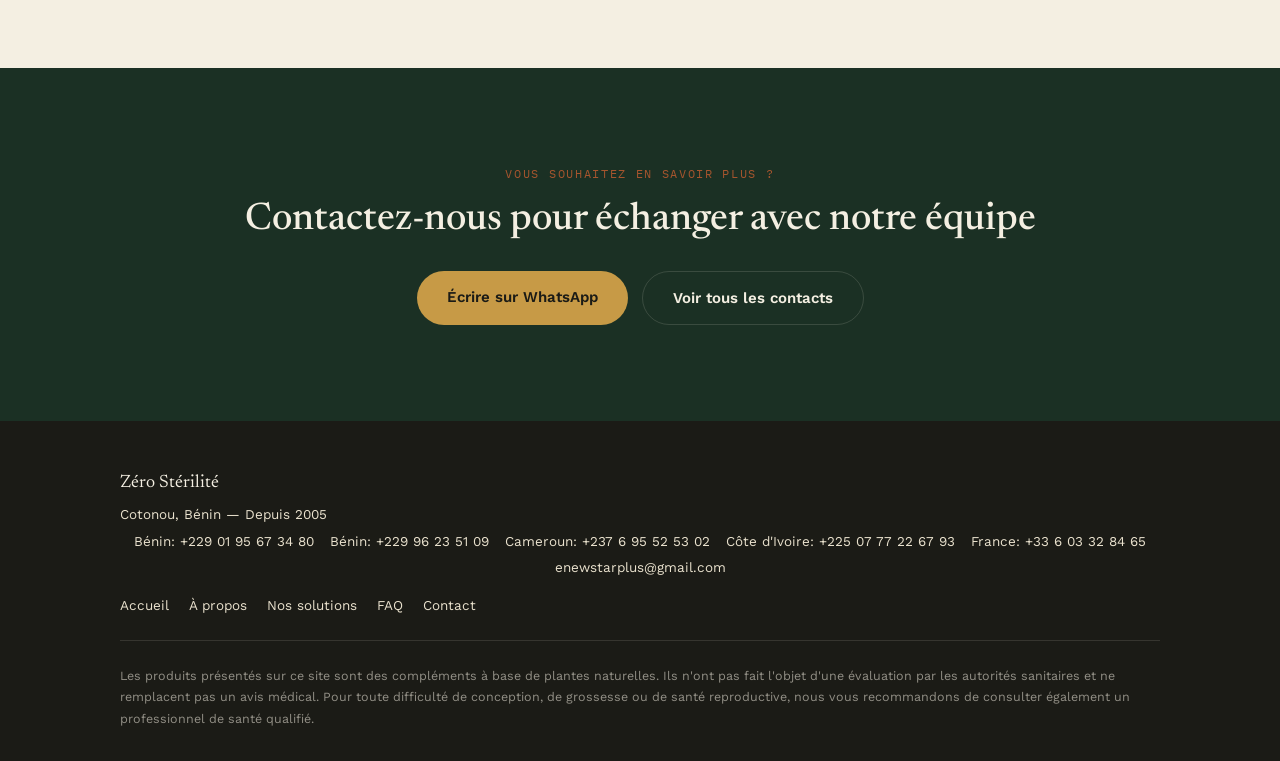
==== commit b14a0d6d: "Add files via upload" ====
--- a/index.html
+++ b/index.html
@@ -56,6 +56,7 @@
     <div class="products">
       <div class="product">
         <div class="photo"><img src="img/vb-product.jpg" alt="Flacon VB+ — Votre Bébé" loading="lazy"></div>
+        <div class="body">
         <div class="num">Produit 01</div>
         <h3>VB+</h3>
         <span class="subtitle">Votre Bébé</span>
@@ -71,9 +72,11 @@
 GO à la femme qui aspire à la maternité.
 </p>
         <div class="price"><span>Tarif</span>20 000 FCFA</div>
+        </div>
       </div>
       <div class="product">
         <div class="photo"><img src="img/ga-product.jpg" alt="Flacon GA+ — Grossesse Assurée" loading="lazy"></div>
+        <div class="body">
         <div class="num">Produit 02</div>
         <h3>GA+</h3>
         <span class="subtitle">Grossesse Assurée</span>
@@ -88,9 +91,11 @@
 C'est un produit naturel, sans additif chimique. Un véritable traitement de pureté et d'abondance de
 spermatozoïdes. </p>
         <div class="price"><span>Tarif</span>25 000 FCFA</div>
+        </div>
       </div>
       <div class="product">
         <div class="photo"><img src="img/engrais-product.jpg" alt="Flacon Engrais — Bien-être intime" loading="lazy"></div>
+        <div class="body">
         <div class="num">Produit 03</div>
         <h3>ENGRAIS</h3>
         <span class="subtitle">Bien-être intime</span>
@@ -102,6 +107,7 @@
 Le produit est fait à base de plantes médicinales naturelles sans additif chimique. Il est 100% naturel
 et très efficace pour allonger et grossir le Pénis.</p>
         <div class="price"><span>Tarif</span>10 000 FCFA</div>
+        </div>
       </div>
     </div>
     <div style="text-align:center;margin-top:48px;">
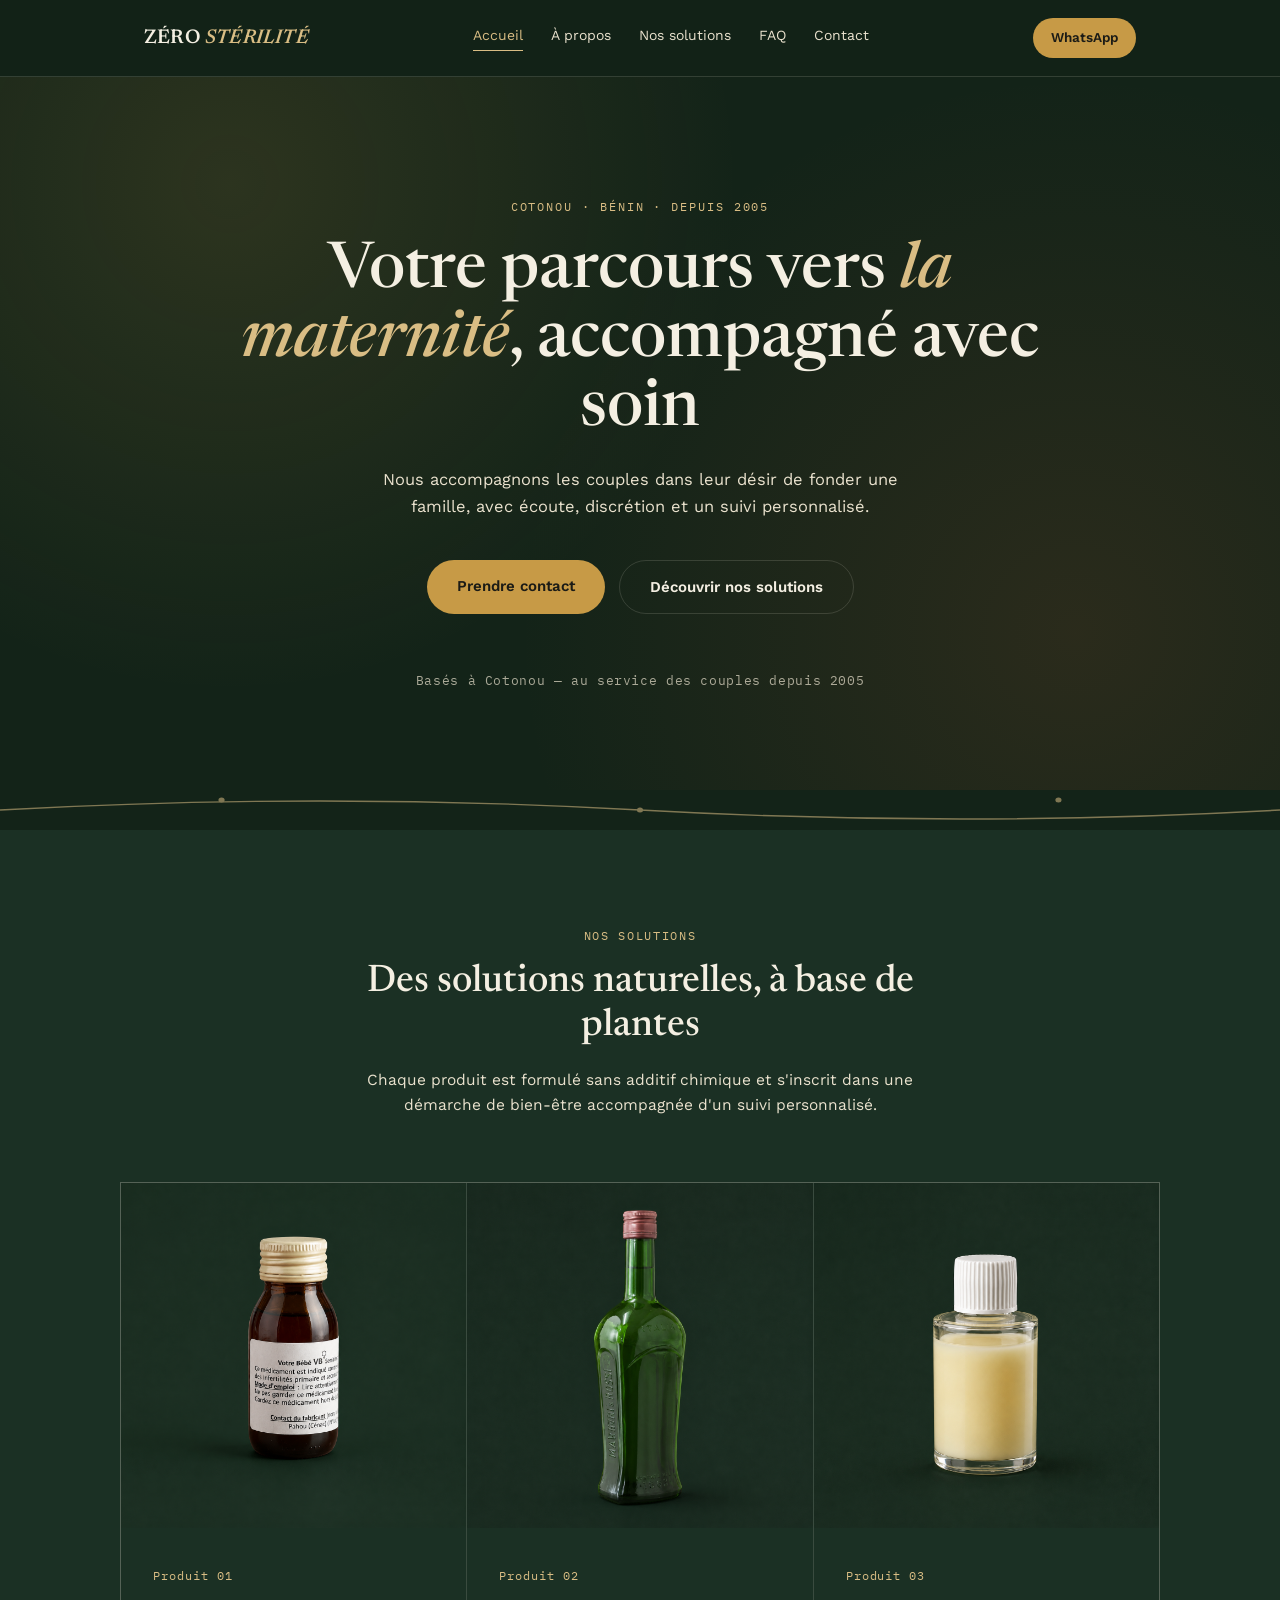
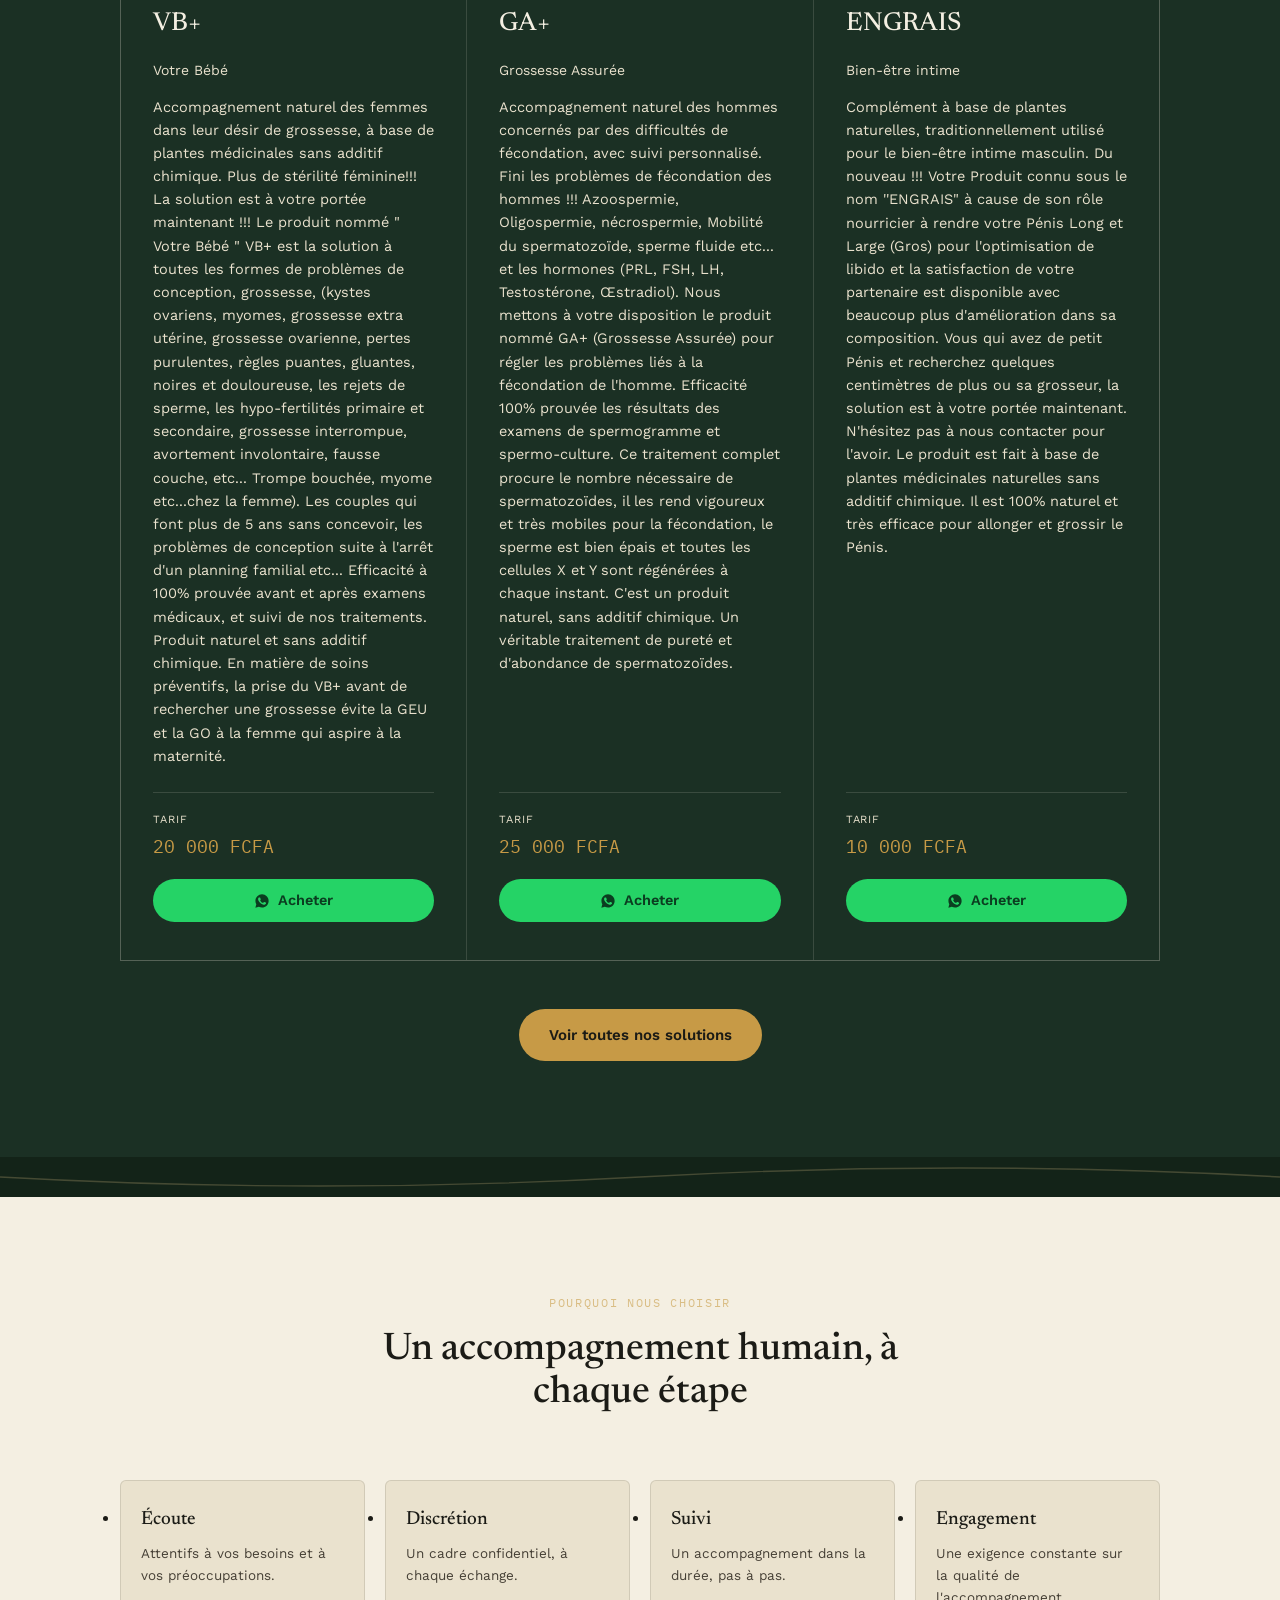
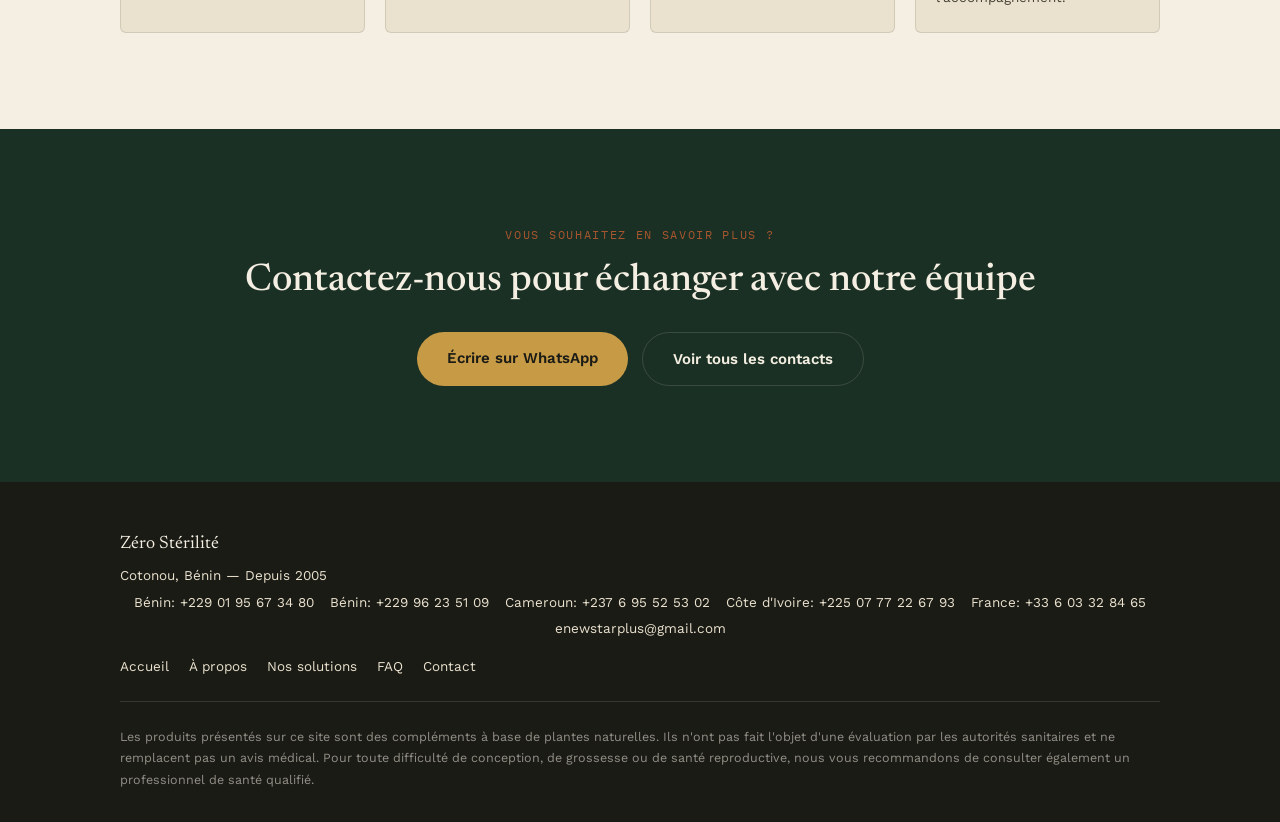
==== commit 29e1c3e3: "Add files via upload" ====
--- a/index.html
+++ b/index.html
@@ -72,6 +72,10 @@
 GO à la femme qui aspire à la maternité.
 </p>
         <div class="price"><span>Tarif</span>20 000 FCFA</div>
+        <button class="buy-btn" onclick="openWhatsAppOrder('VB+ — Votre Bébé')">
+          <svg viewBox="0 0 24 24" fill="currentColor"><path d="M12.04 2C6.58 2 2.13 6.45 2.13 11.91c0 1.75.46 3.45 1.32 4.95L2.05 22l5.25-1.38a9.9 9.9 0 0 0 4.74 1.2h.01c5.46 0 9.91-4.45 9.91-9.91C21.96 6.45 17.5 2 12.04 2zm5.8 14.16c-.24.68-1.4 1.3-1.94 1.34-.5.04-1.05.24-3.53-.73-2.98-1.16-4.86-4.18-5.01-4.37-.15-.2-1.2-1.59-1.2-3.03 0-1.44.76-2.15 1.03-2.44.27-.29.6-.36.8-.36h.57c.18 0 .43-.07.67.51.24.58.83 2.01.9 2.16.07.15.12.32.02.52-.1.2-.15.32-.29.49-.15.17-.31.38-.44.51-.15.15-.3.31-.13.61.17.29.75 1.24 1.62 2.01 1.11.99 2.04 1.3 2.34 1.44.3.15.47.13.65-.08.17-.2.75-.87.95-1.17.2-.29.4-.24.67-.15.27.1 1.72.81 2.02.96.29.15.49.22.56.34.07.13.07.72-.17 1.4z"/></svg>
+          Acheter
+        </button>
         </div>
       </div>
       <div class="product">
@@ -91,6 +95,10 @@
 C'est un produit naturel, sans additif chimique. Un véritable traitement de pureté et d'abondance de
 spermatozoïdes. </p>
         <div class="price"><span>Tarif</span>25 000 FCFA</div>
+        <button class="buy-btn" onclick="openWhatsAppOrder('GA+ — Grossesse Assurée')">
+          <svg viewBox="0 0 24 24" fill="currentColor"><path d="M12.04 2C6.58 2 2.13 6.45 2.13 11.91c0 1.75.46 3.45 1.32 4.95L2.05 22l5.25-1.38a9.9 9.9 0 0 0 4.74 1.2h.01c5.46 0 9.91-4.45 9.91-9.91C21.96 6.45 17.5 2 12.04 2zm5.8 14.16c-.24.68-1.4 1.3-1.94 1.34-.5.04-1.05.24-3.53-.73-2.98-1.16-4.86-4.18-5.01-4.37-.15-.2-1.2-1.59-1.2-3.03 0-1.44.76-2.15 1.03-2.44.27-.29.6-.36.8-.36h.57c.18 0 .43-.07.67.51.24.58.83 2.01.9 2.16.07.15.12.32.02.52-.1.2-.15.32-.29.49-.15.17-.31.38-.44.51-.15.15-.3.31-.13.61.17.29.75 1.24 1.62 2.01 1.11.99 2.04 1.3 2.34 1.44.3.15.47.13.65-.08.17-.2.75-.87.95-1.17.2-.29.4-.24.67-.15.27.1 1.72.81 2.02.96.29.15.49.22.56.34.07.13.07.72-.17 1.4z"/></svg>
+          Acheter
+        </button>
         </div>
       </div>
       <div class="product">
@@ -107,6 +115,10 @@
 Le produit est fait à base de plantes médicinales naturelles sans additif chimique. Il est 100% naturel
 et très efficace pour allonger et grossir le Pénis.</p>
         <div class="price"><span>Tarif</span>10 000 FCFA</div>
+        <button class="buy-btn" onclick="openWhatsAppOrder('ENGRAIS — Bien-être intime')">
+          <svg viewBox="0 0 24 24" fill="currentColor"><path d="M12.04 2C6.58 2 2.13 6.45 2.13 11.91c0 1.75.46 3.45 1.32 4.95L2.05 22l5.25-1.38a9.9 9.9 0 0 0 4.74 1.2h.01c5.46 0 9.91-4.45 9.91-9.91C21.96 6.45 17.5 2 12.04 2zm5.8 14.16c-.24.68-1.4 1.3-1.94 1.34-.5.04-1.05.24-3.53-.73-2.98-1.16-4.86-4.18-5.01-4.37-.15-.2-1.2-1.59-1.2-3.03 0-1.44.76-2.15 1.03-2.44.27-.29.6-.36.8-.36h.57c.18 0 .43-.07.67.51.24.58.83 2.01.9 2.16.07.15.12.32.02.52-.1.2-.15.32-.29.49-.15.17-.31.38-.44.51-.15.15-.3.31-.13.61.17.29.75 1.24 1.62 2.01 1.11.99 2.04 1.3 2.34 1.44.3.15.47.13.65-.08.17-.2.75-.87.95-1.17.2-.29.4-.24.67-.15.27.1 1.72.81 2.02.96.29.15.49.22.56.34.07.13.07.72-.17 1.4z"/></svg>
+          Acheter
+        </button>
         </div>
       </div>
     </div>
--- a/styles.css
+++ b/styles.css
@@ -168,6 +168,9 @@
 .product .price{font-family:var(--mono);font-size:18px;color:var(--gold);border-top:1px solid var(--line);padding-top:18px;}
 .product .price span{display:block;font-size:11px;color:var(--paper-dim);letter-spacing:.08em;text-transform:uppercase;margin-bottom:4px;font-family:var(--body);}
 .product .for-who{font-size:13px;color:var(--gold-soft);margin-top:14px;font-family:var(--mono);}
+.product .buy-btn{margin-top:18px;width:100%;background:#25D366;color:#0b3d20;padding:13px 20px;border-radius:100px;font-weight:600;font-size:14.5px;text-decoration:none;border:none;cursor:pointer;font-family:var(--body);display:flex;align-items:center;justify-content:center;gap:8px;transition:filter .15s ease;}
+.product .buy-btn:hover{filter:brightness(0.95);}
+.product .buy-btn svg{width:16px;height:16px;flex-shrink:0;}
 
 /* ---- practical info ---- */
 .practical-grid{display:grid;grid-template-columns:repeat(3,1fr);gap:32px;}
